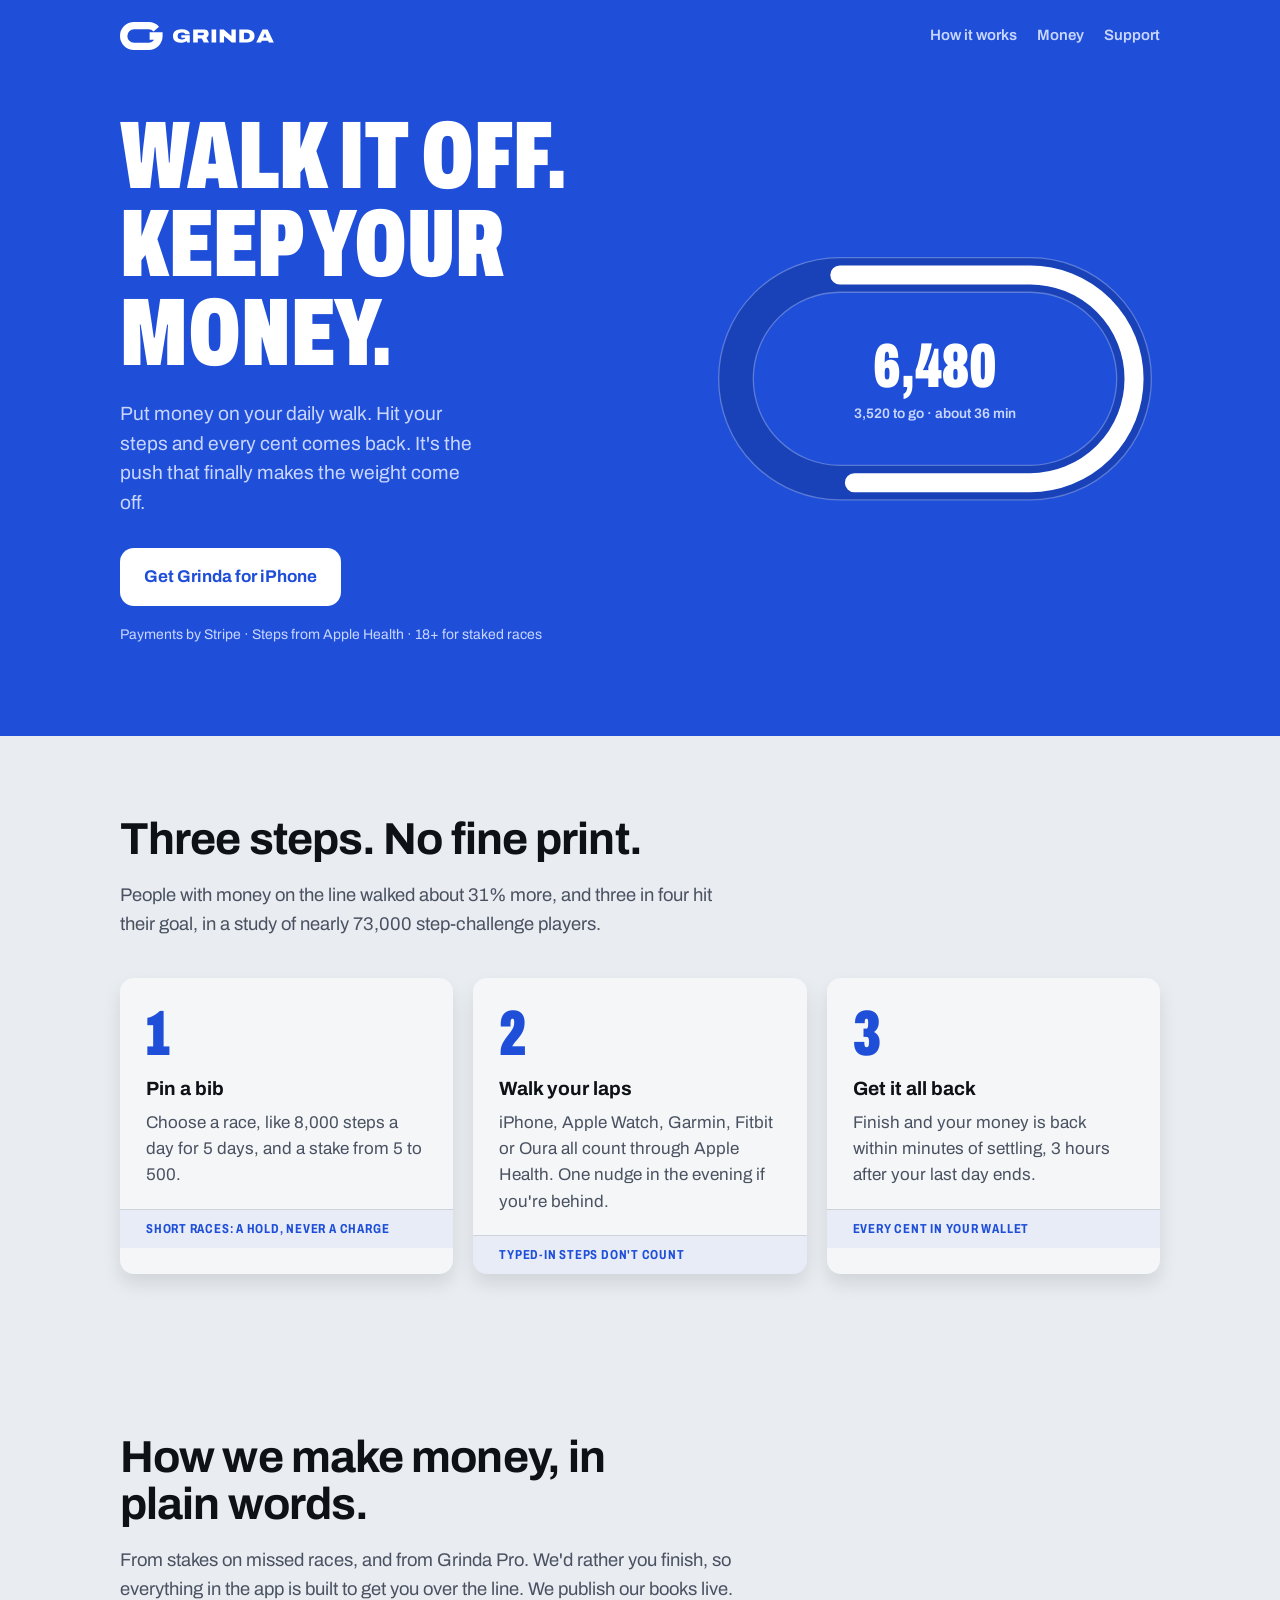
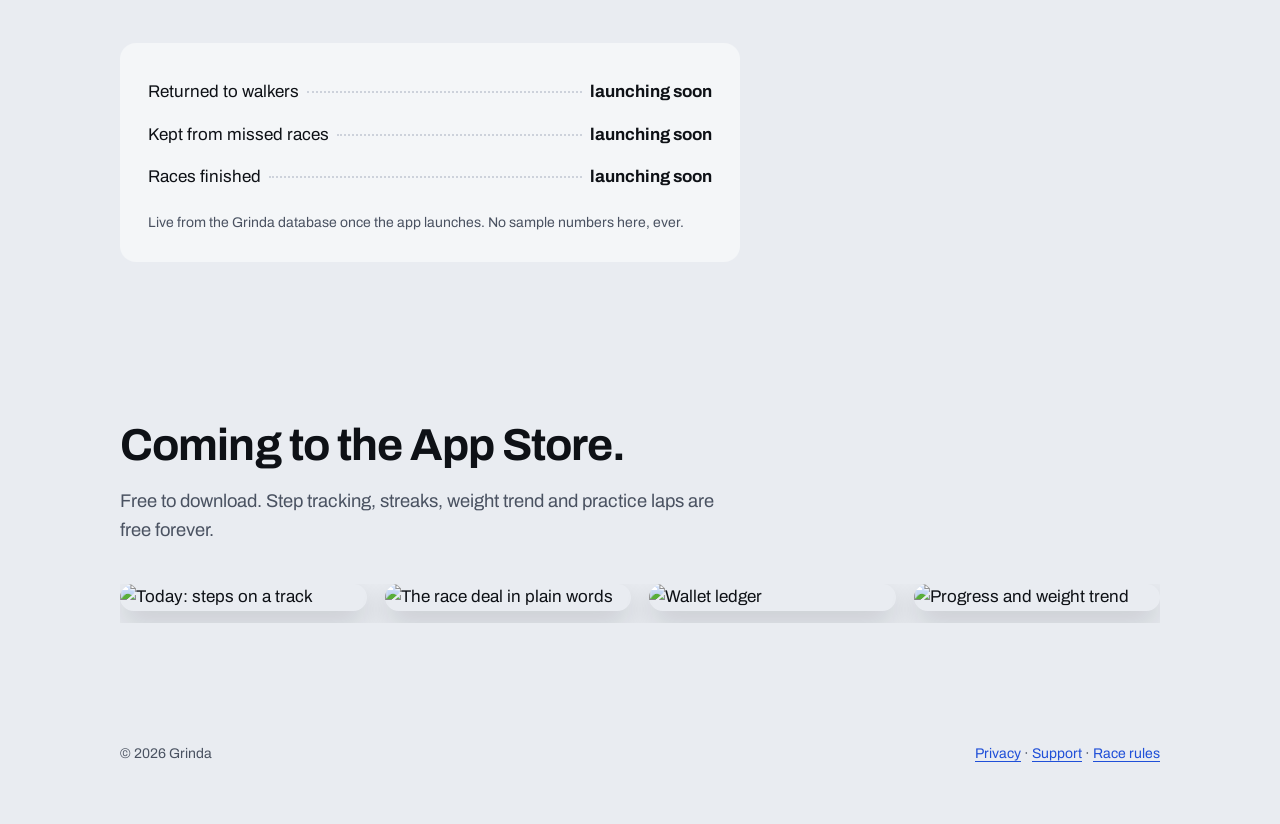
==== site/index.html @ 207a2a48 "site: landing page, privacy policy, support and race rules for the App Store listing, deployed with " ====
<!doctype html>
<html lang="en">
<head>
  <meta charset="utf-8">
  <meta name="viewport" content="width=device-width, initial-scale=1">
  <title>Grinda: Walk it off. Keep your money.</title>
  <meta name="description" content="Stake money on your daily walk. Hit your steps and every cent comes back. Short races are only a hold on your card.">
  <meta name="theme-color" content="#1f4fd8">
  <meta property="og:title" content="Grinda: Walk it off. Keep your money.">
  <meta property="og:description" content="Stake money on your daily walk. Finish and get every cent back.">
  <meta property="og:image" content="assets/appicon.png">
  <meta name="twitter:card" content="summary_large_image">
  <link rel="icon" href="assets/symbol-cobalt.svg" type="image/svg+xml">
  <link rel="preconnect" href="https://fonts.googleapis.com">
  <link rel="preconnect" href="https://fonts.gstatic.com" crossorigin>
  <link href="https://fonts.googleapis.com/css2?family=Archivo:wdth,wght@62..125,400..900&display=swap" rel="stylesheet">
  <link rel="stylesheet" href="style.css">
</head>
<body>
  <header class="field">
    <div class="wrap">
      <nav>
        <a href="./" aria-label="Grinda home"><img src="assets/lockup-white.svg" alt="Grinda"></a>
        <div class="links">
          <a href="#how">How it works</a>
          <a href="#money">Money</a>
          <a href="support.html">Support</a>
        </div>
      </nav>
      <div class="hero">
        <div>
          <h1>Walk it off.<br>Keep your money.</h1>
          <p>Put money on your daily walk. Hit your steps and every cent comes back. It's the push that finally makes the weight come off.</p>
          <a class="cta" href="#download">Get Grinda for iPhone</a>
          <div class="trust">Payments by Stripe · Steps from Apple Health · 18+ for staked races</div>
        </div>
        <svg class="track" viewBox="0 0 520 300" role="img" aria-label="A running track, two thirds complete">
          <rect x="30" y="30" width="460" height="240" rx="120" fill="none" stroke="#1942b8" stroke-width="40"/>
          <rect x="10" y="10" width="500" height="280" rx="140" fill="none" stroke="rgba(255,255,255,.28)" stroke-width="1.5"/>
          <rect x="50" y="50" width="420" height="200" rx="100" fill="none" stroke="rgba(255,255,255,.28)" stroke-width="1.5"/>
          <rect class="progress" x="30" y="30" width="460" height="240" rx="120" fill="none" stroke="#fff" stroke-width="22" stroke-linecap="round" pathLength="1000"/>
          <text x="260" y="160" text-anchor="middle" fill="#fff" style="font-stretch:62%;font-weight:900;font-size:72px">6,480</text>
          <text x="260" y="195" text-anchor="middle" fill="#c9d6ff" style="font-weight:600;font-size:16px">3,520 to go · about 36 min</text>
        </svg>
      </div>
    </div>
  </header>

  <main>
    <section id="how">
      <div class="wrap">
        <h2>Three steps. No fine print.</h2>
        <p class="lead">People with money on the line walked about 31% more, and three in four hit their goal, in a study of nearly 73,000 step-challenge players.</p>
        <div class="bibs">
          <article class="bib">
            <div class="n">1</div>
            <h3>Pin a bib</h3>
            <p>Choose a race, like 8,000 steps a day for 5 days, and a stake from 5 to 500.</p>
            <div class="band">Short races: a hold, never a charge</div>
          </article>
          <article class="bib">
            <div class="n">2</div>
            <h3>Walk your laps</h3>
            <p>iPhone, Apple Watch, Garmin, Fitbit or Oura all count through Apple Health. One nudge in the evening if you're behind.</p>
            <div class="band">Typed-in steps don't count</div>
          </article>
          <article class="bib">
            <div class="n">3</div>
            <h3>Get it all back</h3>
            <p>Finish and your money is back within minutes of settling, 3 hours after your last day ends.</p>
            <div class="band">Every cent in your wallet</div>
          </article>
        </div>
      </div>
    </section>

    <section id="money">
      <div class="wrap">
        <h2>How we make money, in plain words.</h2>
        <p class="lead">From stakes on missed races, and from Grinda Pro. We'd rather you finish, so everything in the app is built to get you over the line. We publish our books live.</p>
        <div class="ledger" id="books">
          <div class="row"><span>Returned to walkers</span><span class="dots"></span><span class="v" data-k="returned">launching soon</span></div>
          <div class="row"><span>Kept from missed races</span><span class="dots"></span><span class="v" data-k="kept">launching soon</span></div>
          <div class="row"><span>Races finished</span><span class="dots"></span><span class="v" data-k="finished">launching soon</span></div>
          <p class="note">Live from the Grinda database once the app launches. No sample numbers here, ever.</p>
        </div>
      </div>
    </section>

    <section id="download">
      <div class="wrap">
        <h2>Coming to the App Store.</h2>
        <p class="lead">Free to download. Step tracking, streaks, weight trend and practice laps are free forever.</p>
        <div class="shots">
          <img src="screens/today.png" alt="Today: steps on a track" loading="lazy">
          <img src="screens/contract.png" alt="The race deal in plain words" loading="lazy">
          <img src="screens/wallet.png" alt="Wallet ledger" loading="lazy">
          <img src="screens/progress.png" alt="Progress and weight trend" loading="lazy">
        </div>
      </div>
    </section>
  </main>

  <footer>
    <div class="wrap">
      <span>© 2026 Grinda</span>
      <span><a href="privacy.html">Privacy</a> · <a href="support.html">Support</a> · <a href="rules.html">Race rules</a></span>
    </div>
  </footer>

  <script>
    // Fill the public books from the live endpoint when configured. Real numbers only.
    const API = document.documentElement.dataset.api;
    if (API) {
      fetch(`${API}/functions/v1/public-stats?currency=EUR`).then(r => r.ok ? r.json() : null).then(s => {
        if (!s) return;
        const eur = c => (c / 100).toLocaleString("en", { style: "currency", currency: "EUR", maximumFractionDigits: 0 });
        document.querySelector('[data-k="returned"]').textContent = eur(s.returned_cents);
        document.querySelector('[data-k="kept"]').textContent = eur(s.kept_cents);
        document.querySelector('[data-k="finished"]').textContent = s.races_finished.toLocaleString("en");
      }).catch(() => {});
    }
  </script>
</body>
</html>
---- site/style.css ----
:root {
  --cobalt: #1f4fd8;
  --lane: #1942b8;
  --tyvek: #f4f6f8;
  --ground: #e9ecf1;
  --ink: #0e1116;
  --ink-2: #4a5261;
  --hair: #cdd2db;
  --volt: #c8f03c;
  --on-field-2: #c9d6ff;
}

* { box-sizing: border-box; }
html { -webkit-text-size-adjust: 100%; }

body {
  margin: 0;
  background: var(--ground);
  color: var(--ink);
  font: 17px/1.55 "Archivo", system-ui, -apple-system, sans-serif;
}

::selection { background: var(--volt); color: var(--ink); }
a { color: var(--cobalt); text-underline-offset: 3px; }
a:focus-visible { outline: 3px solid var(--volt); outline-offset: 3px; border-radius: 6px; }

.wrap { max-width: 1080px; margin: 0 auto; padding: 0 20px; }

.field { background: var(--cobalt); color: #fff; overflow: hidden; }
nav { display: flex; align-items: center; justify-content: space-between; padding: 22px 0; }
nav img { height: 28px; display: block; }
nav .links { display: flex; gap: 20px; font-weight: 600; font-size: 15px; }
nav .links a { color: var(--on-field-2); text-decoration: none; }
nav .links a:hover { color: #fff; }

.hero { display: grid; grid-template-columns: 1.1fr 0.9fr; gap: 40px; align-items: center; padding: 40px 0 90px; }
.hero h1 {
  font-stretch: 62%; font-weight: 900; text-transform: uppercase;
  font-size: clamp(3.2rem, 9vw, 6rem); line-height: 0.92; margin: 0 0 22px;
}
.hero p { font-size: 1.2rem; color: var(--on-field-2); max-width: 32ch; margin: 0 0 30px; }
.cta {
  display: inline-block; background: #fff; color: var(--cobalt); text-decoration: none;
  font-weight: 700; padding: 16px 24px; border-radius: 14px;
  transition: transform 160ms cubic-bezier(0.23, 1, 0.32, 1);
}
.cta:active { transform: scale(0.97); }
.trust { margin-top: 18px; font-size: 14px; color: var(--on-field-2); }

.track { width: 100%; height: auto; display: block; }
.track .progress { stroke-dasharray: 1000; stroke-dashoffset: 1000; animation: draw 1.6s cubic-bezier(0.23, 1, 0.32, 1) 0.3s forwards; }
@keyframes draw { to { stroke-dashoffset: 330; } }

section { padding: 80px 0; }
section h2 { font-size: clamp(2rem, 4vw, 2.8rem); line-height: 1.05; letter-spacing: -0.02em; margin: 0 0 18px; max-width: 20ch; }
.lead { color: var(--ink-2); font-size: 1.15rem; max-width: 56ch; margin: 0 0 40px; }

.bibs { display: grid; grid-template-columns: repeat(3, 1fr); gap: 20px; }
.bib { position: relative; background: var(--tyvek); border-radius: 14px; padding: 24px 26px 0; box-shadow: 0 10px 18px rgba(14, 17, 22, 0.1); overflow: hidden; }
.bib .n { font-stretch: 62%; font-weight: 900; font-size: 4rem; line-height: 1; color: var(--cobalt); }
.bib h3 { margin: 8px 0 6px; font-size: 1.2rem; }
.bib p { margin: 0 0 20px; color: var(--ink-2); }
.bib .band { margin: 0 -26px; padding: 9px 26px; font-stretch: 75%; font-weight: 700; font-size: 13px; letter-spacing: 0.06em; text-transform: uppercase; color: var(--cobalt); background: rgba(31, 79, 216, 0.06); border-top: 1px solid var(--hair); }

.ledger { background: var(--tyvek); border-radius: 16px; padding: 28px; max-width: 620px; }
.ledger .row { display: flex; align-items: baseline; gap: 8px; padding: 8px 0; }
.ledger .dots { flex: 1; border-bottom: 2px dotted var(--hair); transform: translateY(-4px); }
.ledger .v { font-weight: 700; font-variant-numeric: tabular-nums; }
.ledger .note { color: var(--ink-2); font-size: 14px; margin: 14px 0 0; }

.shots { display: flex; gap: 18px; overflow-x: auto; padding-bottom: 12px; scroll-snap-type: x mandatory; }
.shots img { width: 250px; border-radius: 28px; scroll-snap-align: start; box-shadow: 0 12px 28px rgba(14, 17, 22, 0.16); }

footer { padding: 40px 0 60px; color: var(--ink-2); font-size: 14px; }
footer .wrap { display: flex; flex-wrap: wrap; gap: 18px; justify-content: space-between; }

.doc { max-width: 70ch; padding: 50px 20px 80px; margin: 0 auto; }
.doc h1 { font-size: 2.4rem; letter-spacing: -0.02em; margin: 0 0 8px; }
.doc h2 { font-size: 1.3rem; margin: 36px 0 8px; }
.doc .meta { color: var(--ink-2); margin-bottom: 30px; }

@media (max-width: 820px) {
  .hero { grid-template-columns: 1fr; padding-bottom: 60px; }
  .bibs { grid-template-columns: 1fr; }
  section { padding: 60px 0; }
}

@media (prefers-reduced-motion: reduce) {
  .track .progress { animation: none; stroke-dashoffset: 330; }
  .cta { transition: none; }
}
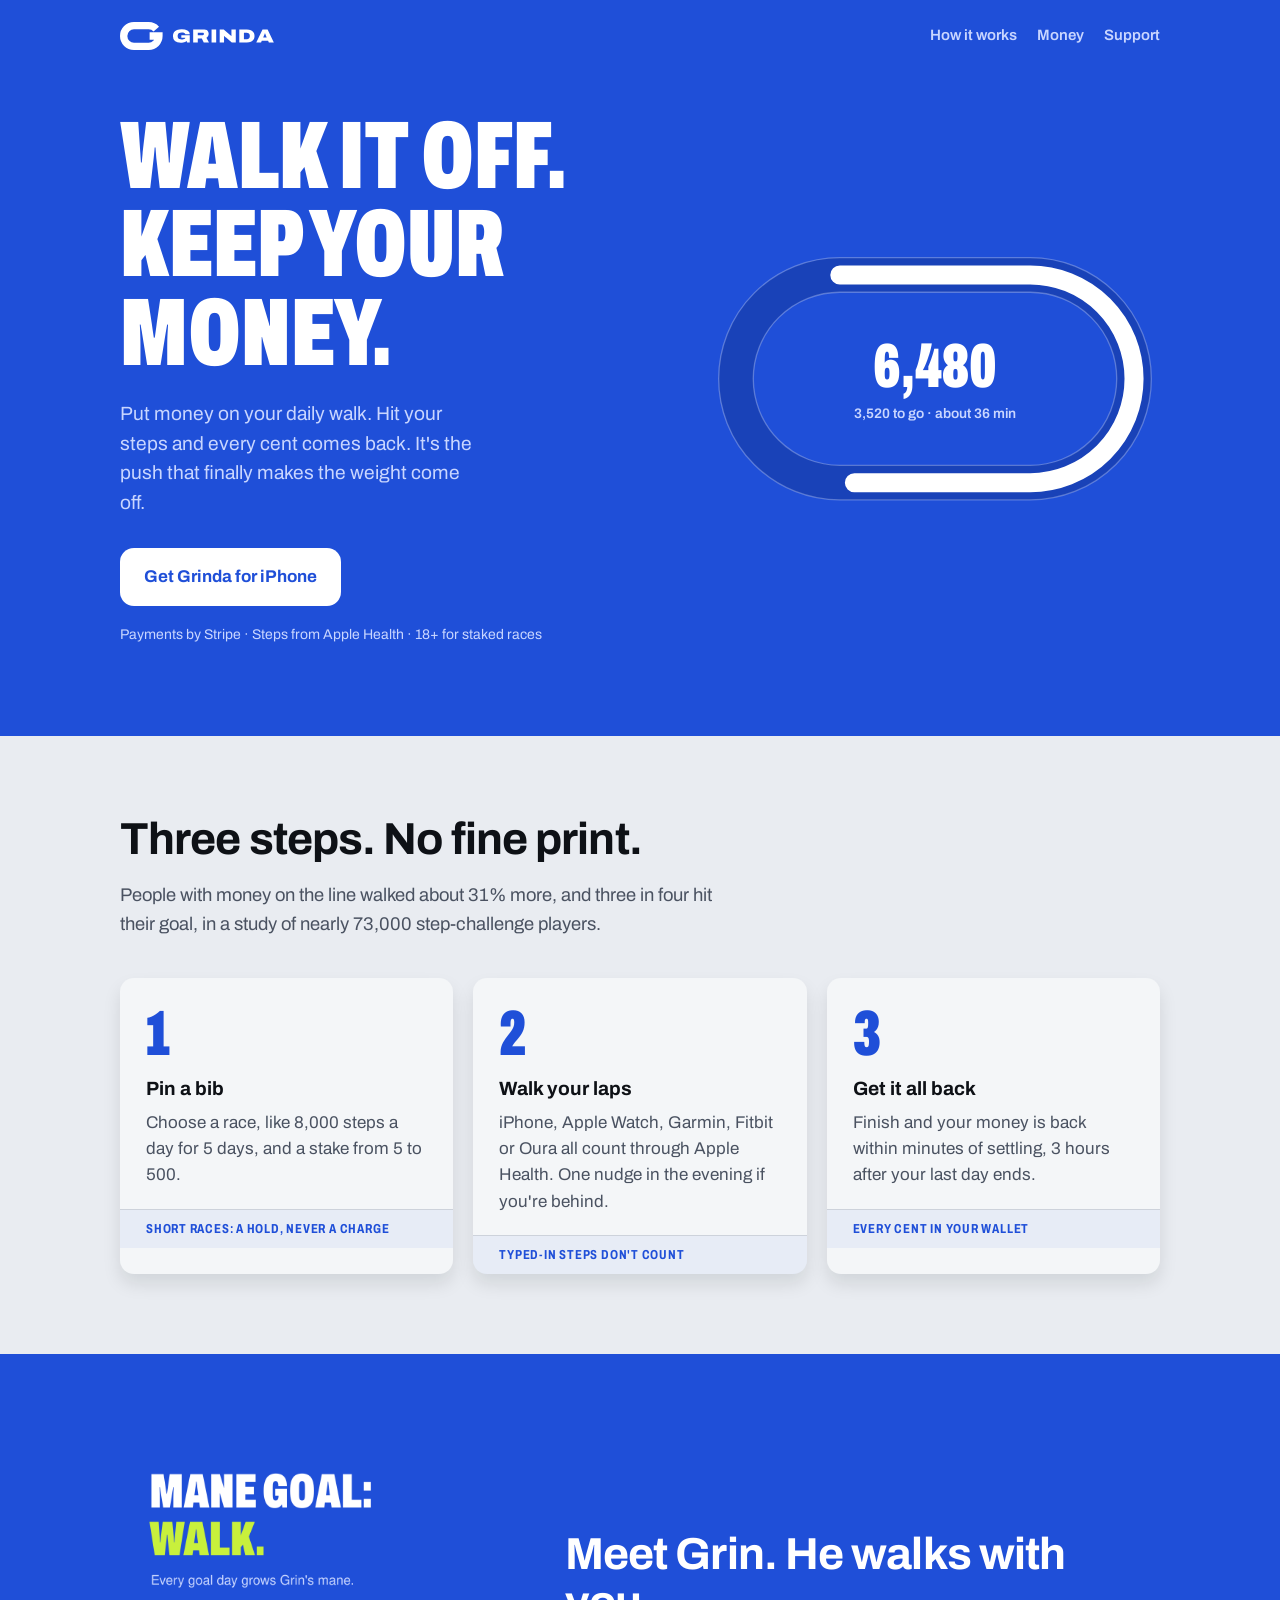
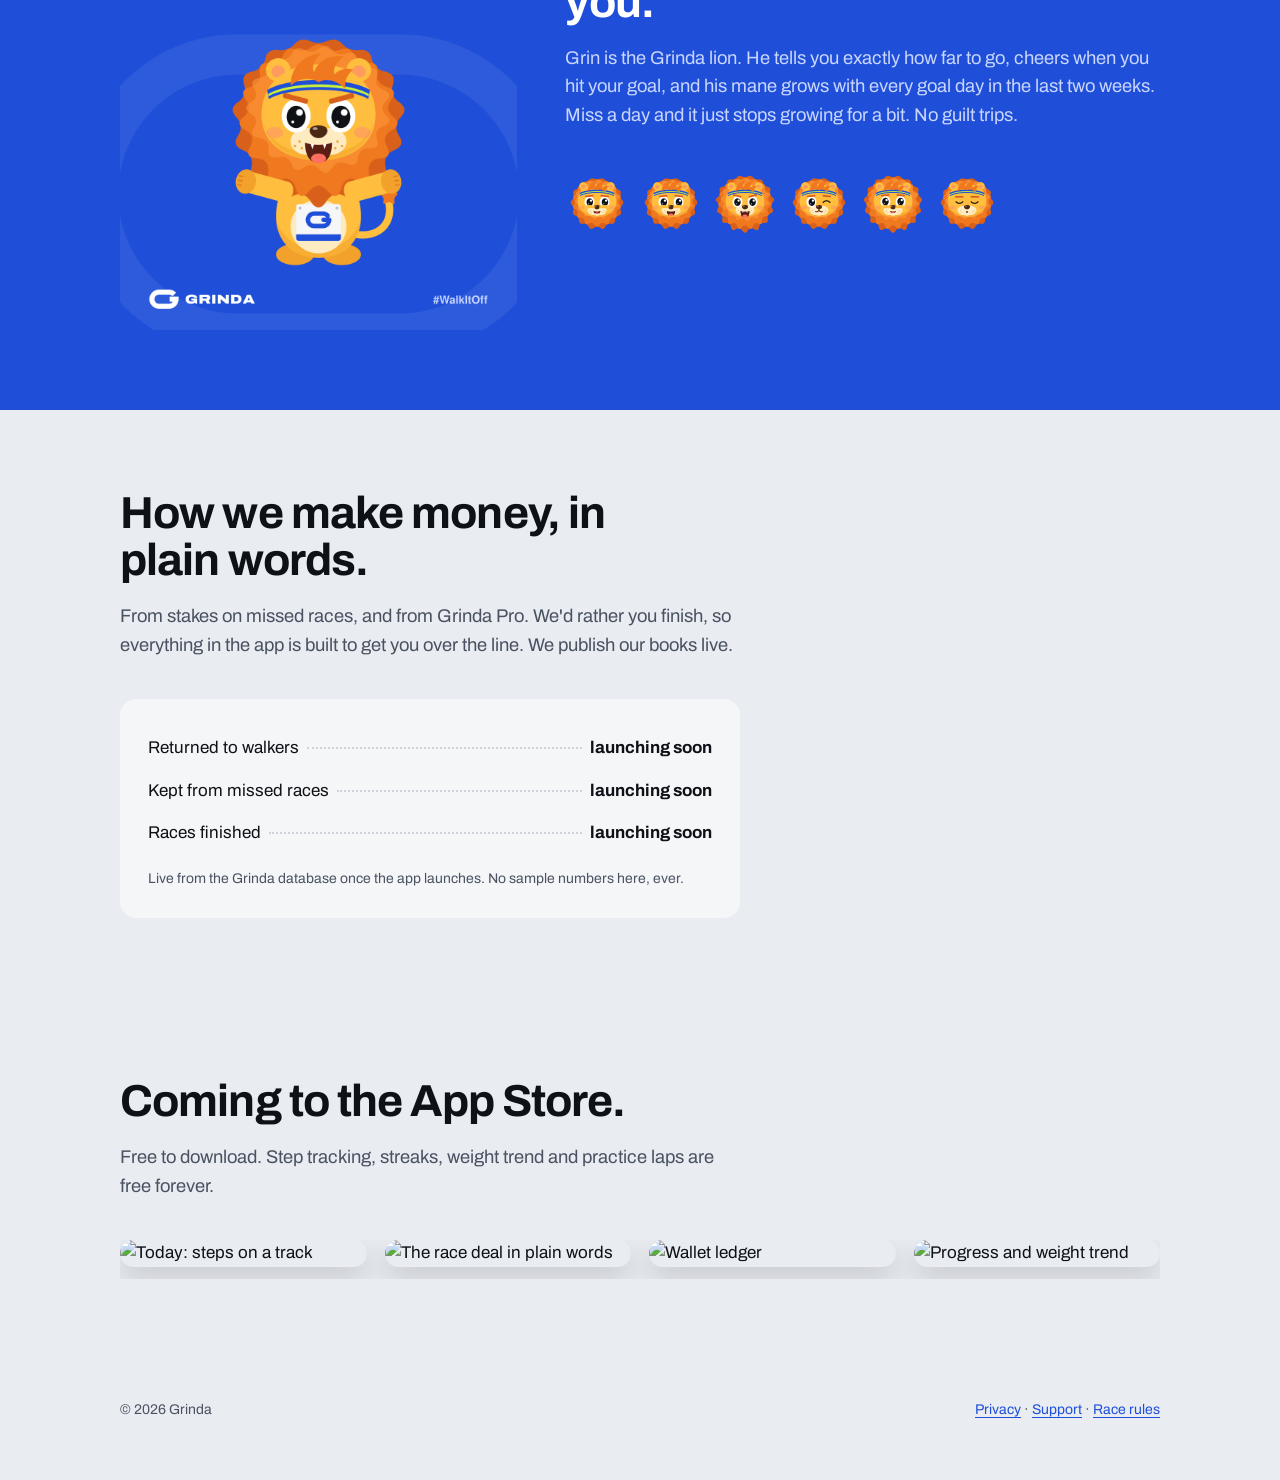
==== commit 2023b993: "docs+site: Grin on the website, README rewrite with mascot and App Store frames, strategy and design" ====
--- a/site/index.html
+++ b/site/index.html
@@ -74,6 +74,24 @@
       </div>
     </section>
 
+    <section id="grin">
+      <div class="wrap grin">
+        <img class="grin-hero" src="assets/grin/post-mane-goal.png" alt="Grin the lion: Mane goal: walk." loading="lazy">
+        <div>
+          <h2>Meet Grin. He walks with you.</h2>
+          <p class="lead">Grin is the Grinda lion. He tells you exactly how far to go, cheers when you hit your goal, and his mane grows with every goal day in the last two weeks. Miss a day and it just stops growing for a bit. No guilt trips.</p>
+          <div class="emoji">
+            <img src="assets/grin/emoji-grin-happy.png" alt="Grin happy">
+            <img src="assets/grin/emoji-grin-cheer.png" alt="Grin cheering">
+            <img src="assets/grin/emoji-grin-roar.png" alt="Grin roaring">
+            <img src="assets/grin/emoji-grin-wink.png" alt="Grin winking">
+            <img src="assets/grin/emoji-grin-proud.png" alt="Grin proud">
+            <img src="assets/grin/emoji-grin-sleep.png" alt="Grin asleep">
+          </div>
+        </div>
+      </div>
+    </section>
+
     <section id="money">
       <div class="wrap">
         <h2>How we make money, in plain words.</h2>
--- a/site/style.css
+++ b/site/style.css
@@ -71,6 +71,14 @@
 .shots { display: flex; gap: 18px; overflow-x: auto; padding-bottom: 12px; scroll-snap-type: x mandatory; }
 .shots img { width: 250px; border-radius: 28px; scroll-snap-align: start; box-shadow: 0 12px 28px rgba(14, 17, 22, 0.16); }
 
+#grin { background: var(--cobalt); color: #fff; }
+#grin .lead { color: var(--on-field-2); }
+.grin { display: grid; grid-template-columns: 0.8fr 1.2fr; gap: 48px; align-items: center; }
+.grin-hero { width: 100%; border-radius: 20px; display: block; }
+.emoji { display: flex; flex-wrap: wrap; gap: 10px; }
+.emoji img { width: 64px; height: 64px; }
+@media (max-width: 820px) { .grin { grid-template-columns: 1fr; } }
+
 footer { padding: 40px 0 60px; color: var(--ink-2); font-size: 14px; }
 footer .wrap { display: flex; flex-wrap: wrap; gap: 18px; justify-content: space-between; }
 
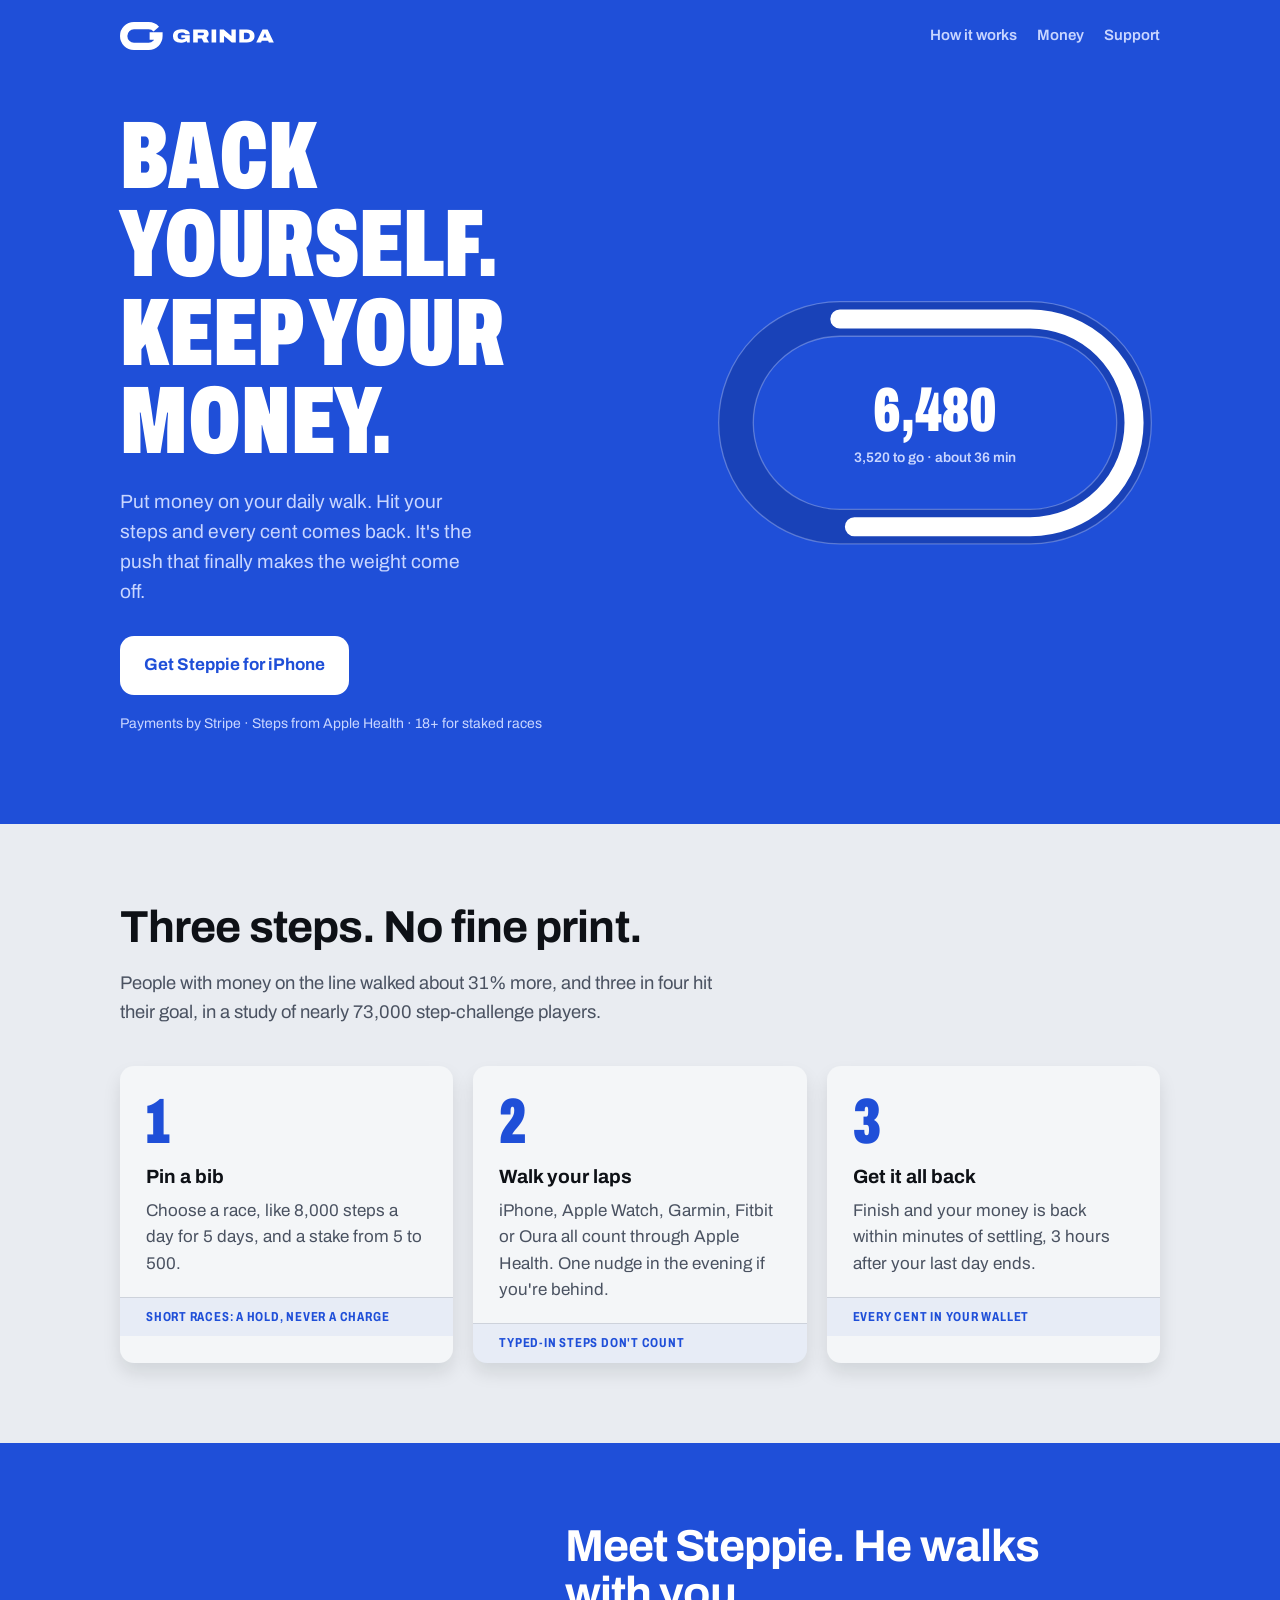
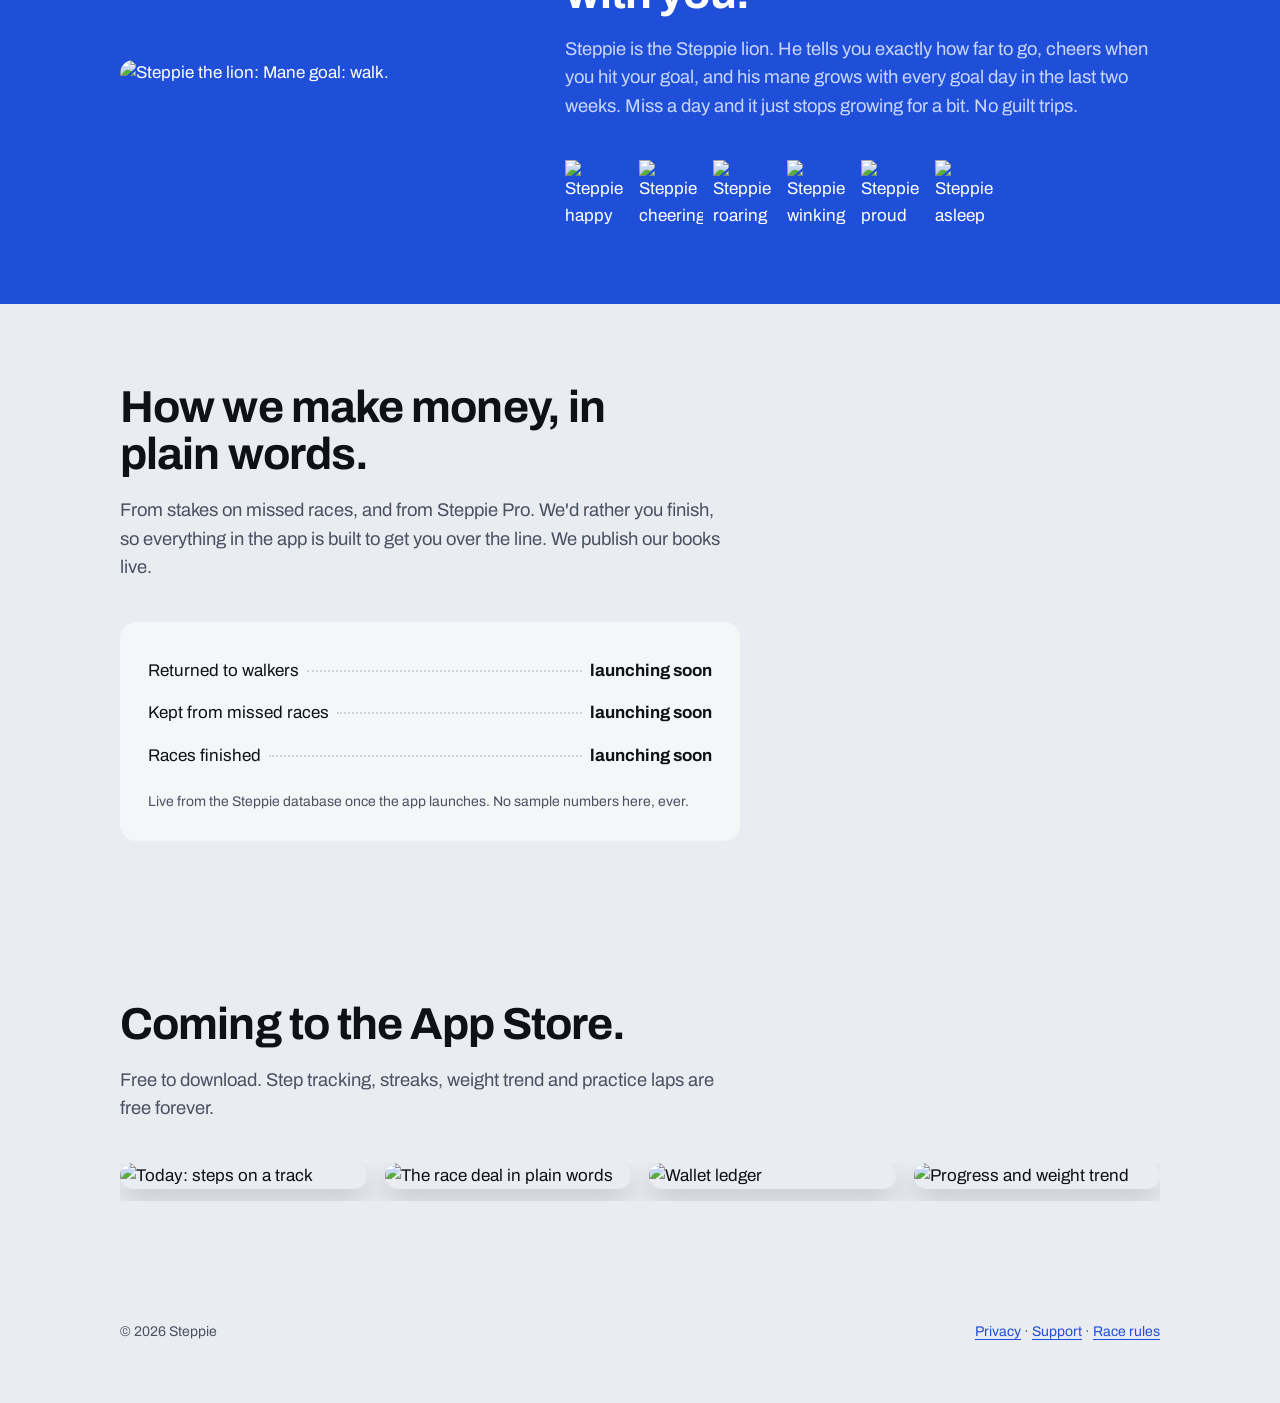
==== commit 7202cc78: "Steppie: rename, Stride S identity, runner lion and cast, game layer - Rename Grinda to Steppie acro" ====
--- a/site/index.html
+++ b/site/index.html
@@ -3,10 +3,10 @@
 <head>
   <meta charset="utf-8">
   <meta name="viewport" content="width=device-width, initial-scale=1">
-  <title>Grinda: Walk it off. Keep your money.</title>
+  <title>Steppie: Back yourself. Keep your money.</title>
   <meta name="description" content="Stake money on your daily walk. Hit your steps and every cent comes back. Short races are only a hold on your card.">
   <meta name="theme-color" content="#1f4fd8">
-  <meta property="og:title" content="Grinda: Walk it off. Keep your money.">
+  <meta property="og:title" content="Steppie: Back yourself. Keep your money.">
   <meta property="og:description" content="Stake money on your daily walk. Finish and get every cent back.">
   <meta property="og:image" content="assets/appicon.png">
   <meta name="twitter:card" content="summary_large_image">
@@ -20,7 +20,7 @@
   <header class="field">
     <div class="wrap">
       <nav>
-        <a href="./" aria-label="Grinda home"><img src="assets/lockup-white.svg" alt="Grinda"></a>
+        <a href="./" aria-label="Steppie home"><img src="assets/lockup-white.svg" alt="Steppie"></a>
         <div class="links">
           <a href="#how">How it works</a>
           <a href="#money">Money</a>
@@ -29,9 +29,9 @@
       </nav>
       <div class="hero">
         <div>
-          <h1>Walk it off.<br>Keep your money.</h1>
+          <h1>Back yourself.<br>Keep your money.</h1>
           <p>Put money on your daily walk. Hit your steps and every cent comes back. It's the push that finally makes the weight come off.</p>
-          <a class="cta" href="#download">Get Grinda for iPhone</a>
+          <a class="cta" href="#download">Get Steppie for iPhone</a>
           <div class="trust">Payments by Stripe · Steps from Apple Health · 18+ for staked races</div>
         </div>
         <svg class="track" viewBox="0 0 520 300" role="img" aria-label="A running track, two thirds complete">
@@ -76,17 +76,17 @@
 
     <section id="grin">
       <div class="wrap grin">
-        <img class="grin-hero" src="assets/grin/post-mane-goal.png" alt="Grin the lion: Mane goal: walk." loading="lazy">
+        <img class="grin-hero" src="assets/grin/post-mane-goal.png" alt="Steppie the lion: Mane goal: walk." loading="lazy">
         <div>
-          <h2>Meet Grin. He walks with you.</h2>
-          <p class="lead">Grin is the Grinda lion. He tells you exactly how far to go, cheers when you hit your goal, and his mane grows with every goal day in the last two weeks. Miss a day and it just stops growing for a bit. No guilt trips.</p>
+          <h2>Meet Steppie. He walks with you.</h2>
+          <p class="lead">Steppie is the Steppie lion. He tells you exactly how far to go, cheers when you hit your goal, and his mane grows with every goal day in the last two weeks. Miss a day and it just stops growing for a bit. No guilt trips.</p>
           <div class="emoji">
-            <img src="assets/grin/emoji-grin-happy.png" alt="Grin happy">
-            <img src="assets/grin/emoji-grin-cheer.png" alt="Grin cheering">
-            <img src="assets/grin/emoji-grin-roar.png" alt="Grin roaring">
-            <img src="assets/grin/emoji-grin-wink.png" alt="Grin winking">
-            <img src="assets/grin/emoji-grin-proud.png" alt="Grin proud">
-            <img src="assets/grin/emoji-grin-sleep.png" alt="Grin asleep">
+            <img src="assets/grin/emoji-grin-happy.png" alt="Steppie happy">
+            <img src="assets/grin/emoji-grin-cheer.png" alt="Steppie cheering">
+            <img src="assets/grin/emoji-grin-roar.png" alt="Steppie roaring">
+            <img src="assets/grin/emoji-grin-wink.png" alt="Steppie winking">
+            <img src="assets/grin/emoji-grin-proud.png" alt="Steppie proud">
+            <img src="assets/grin/emoji-grin-sleep.png" alt="Steppie asleep">
           </div>
         </div>
       </div>
@@ -95,12 +95,12 @@
     <section id="money">
       <div class="wrap">
         <h2>How we make money, in plain words.</h2>
-        <p class="lead">From stakes on missed races, and from Grinda Pro. We'd rather you finish, so everything in the app is built to get you over the line. We publish our books live.</p>
+        <p class="lead">From stakes on missed races, and from Steppie Pro. We'd rather you finish, so everything in the app is built to get you over the line. We publish our books live.</p>
         <div class="ledger" id="books">
           <div class="row"><span>Returned to walkers</span><span class="dots"></span><span class="v" data-k="returned">launching soon</span></div>
           <div class="row"><span>Kept from missed races</span><span class="dots"></span><span class="v" data-k="kept">launching soon</span></div>
           <div class="row"><span>Races finished</span><span class="dots"></span><span class="v" data-k="finished">launching soon</span></div>
-          <p class="note">Live from the Grinda database once the app launches. No sample numbers here, ever.</p>
+          <p class="note">Live from the Steppie database once the app launches. No sample numbers here, ever.</p>
         </div>
       </div>
     </section>
@@ -121,7 +121,7 @@
 
   <footer>
     <div class="wrap">
-      <span>© 2026 Grinda</span>
+      <span>© 2026 Steppie</span>
       <span><a href="privacy.html">Privacy</a> · <a href="support.html">Support</a> · <a href="rules.html">Race rules</a></span>
     </div>
   </footer>
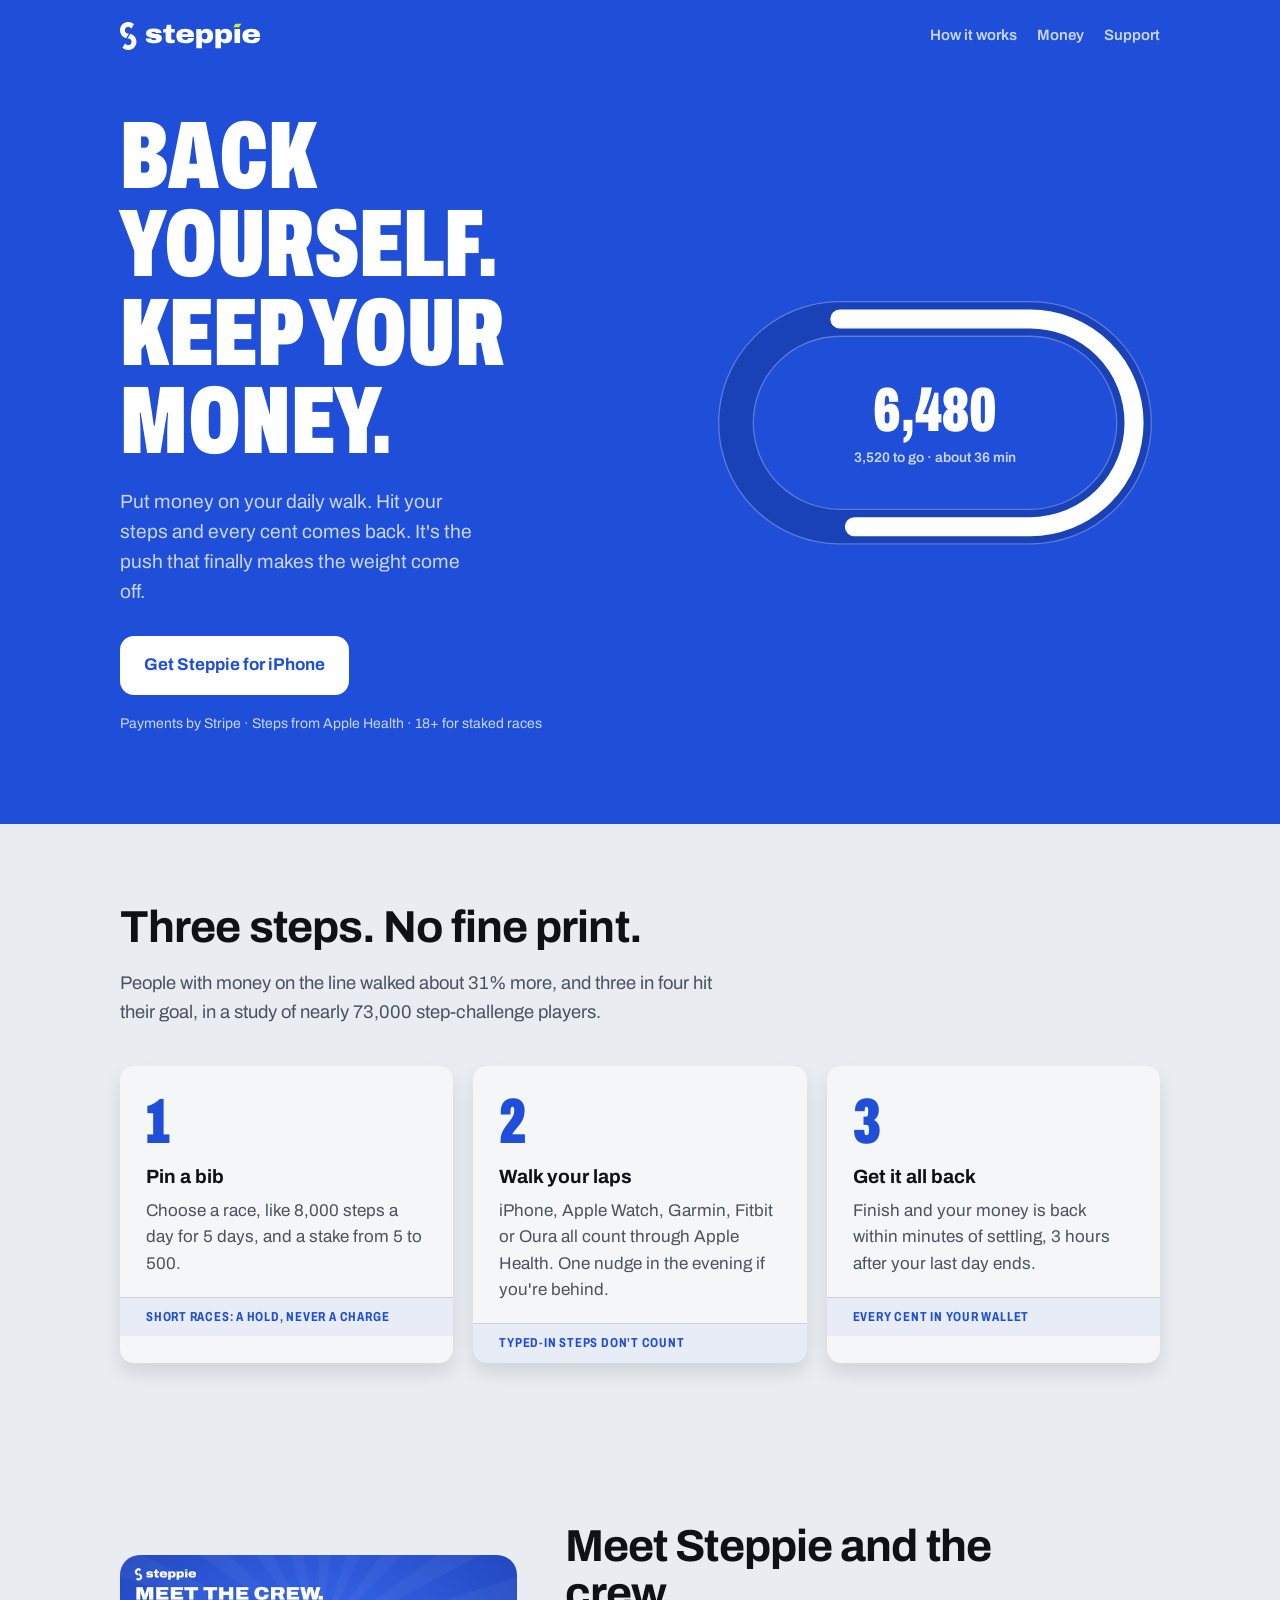
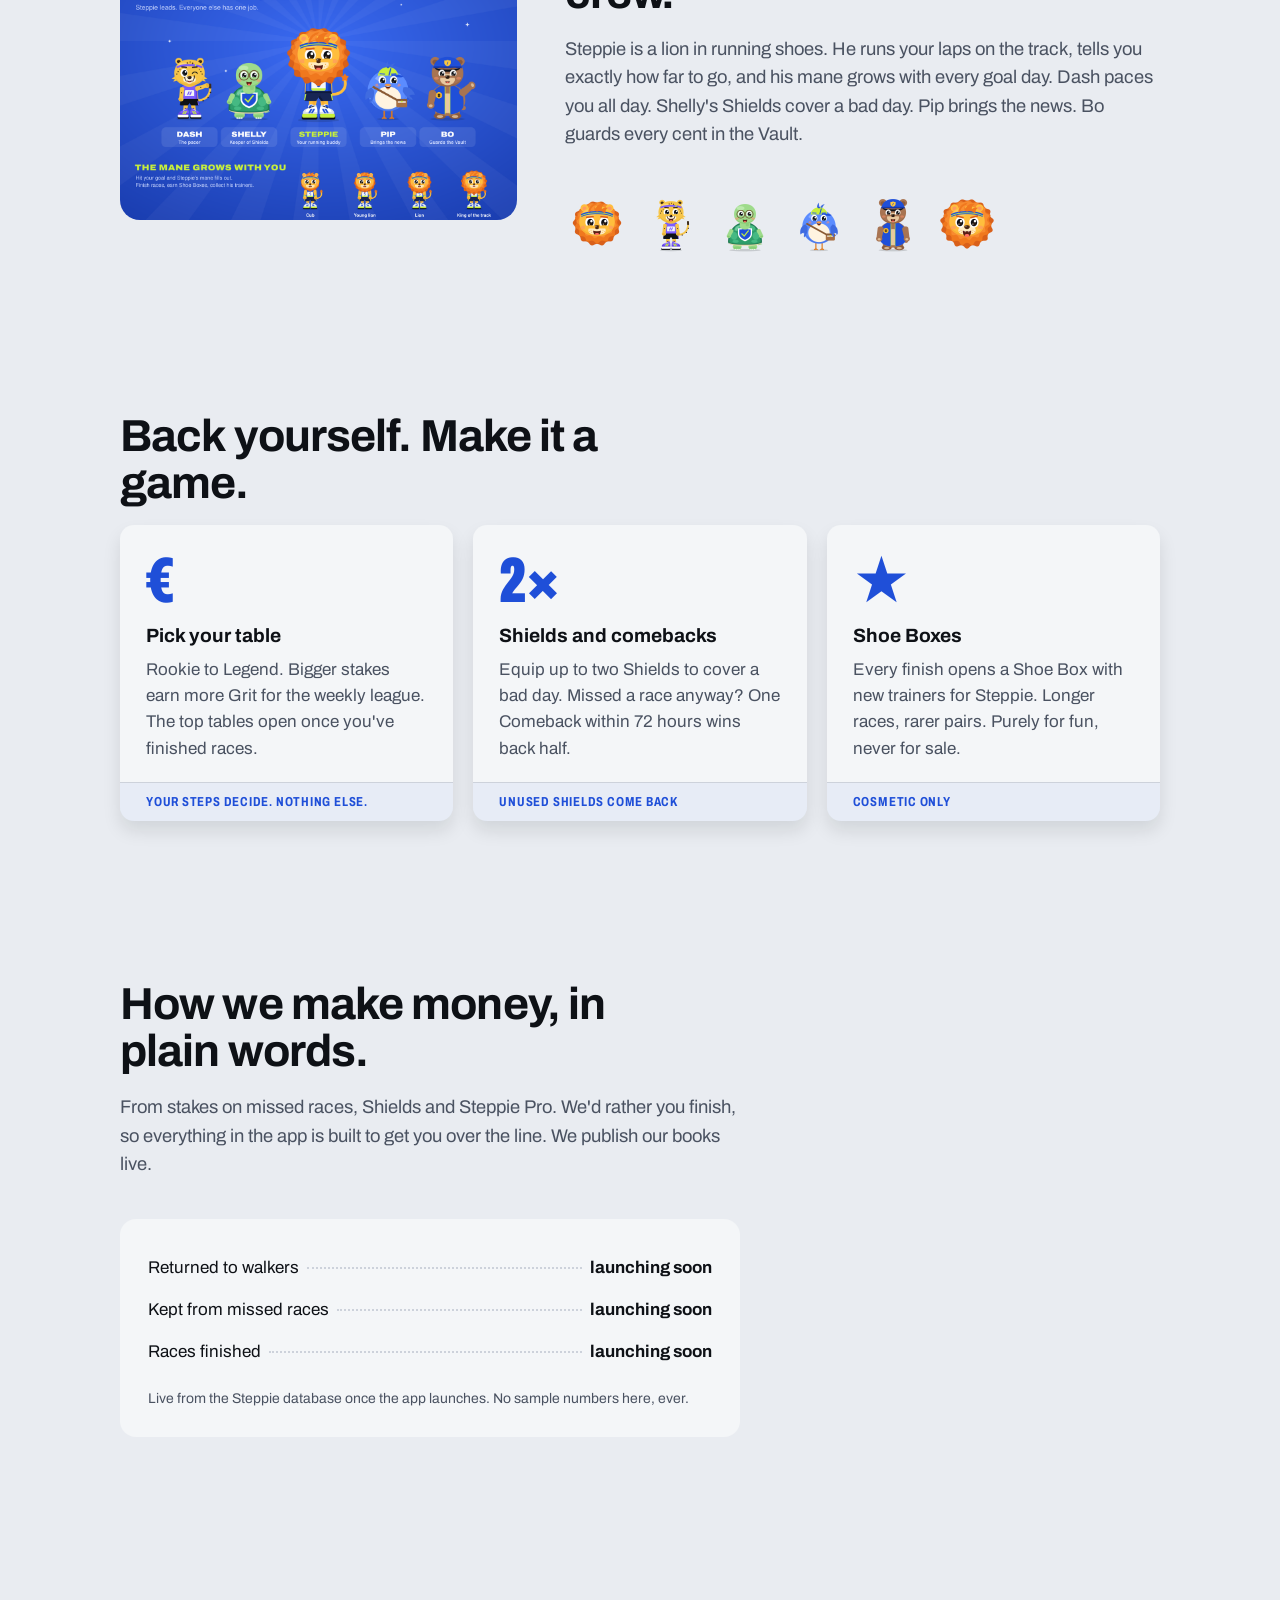
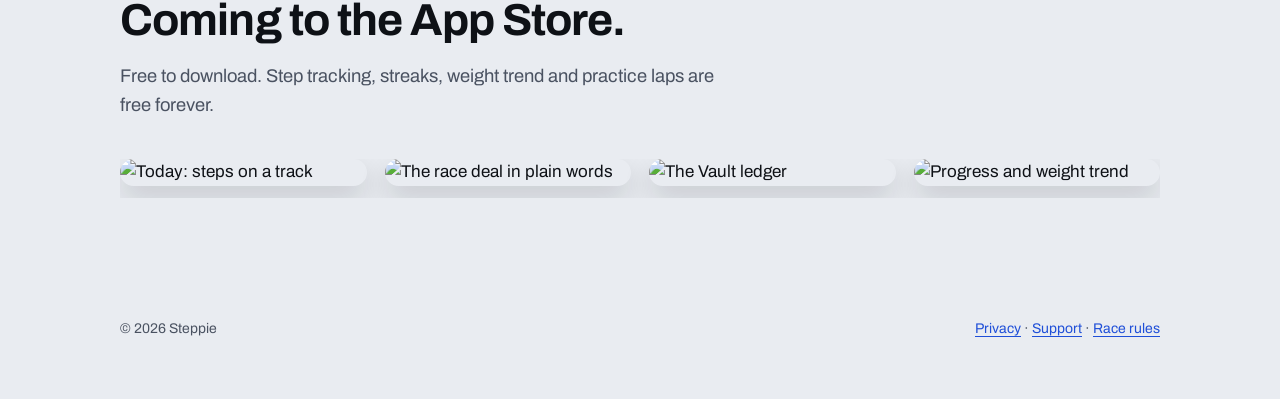
==== commit f29a2360: "Steppie: marketing renders, site, store listing, strategy and brand docs Co-Authored-By: Claude Opus" ====
--- a/site/index.html
+++ b/site/index.html
@@ -74,20 +74,46 @@
       </div>
     </section>
 
-    <section id="grin">
+    <section id="crew">
       <div class="wrap grin">
-        <img class="grin-hero" src="assets/grin/post-mane-goal.png" alt="Steppie the lion: Mane goal: walk." loading="lazy">
+        <img class="grin-hero" src="assets/cast/cast-character-sheet.png" alt="Steppie the lion runner and the crew: Dash the cheetah pacer, Shelly the tortoise with Shields, Pip the messenger sparrow and Bo the bear who guards the Vault." loading="lazy">
         <div>
-          <h2>Meet Steppie. He walks with you.</h2>
-          <p class="lead">Steppie is the Steppie lion. He tells you exactly how far to go, cheers when you hit your goal, and his mane grows with every goal day in the last two weeks. Miss a day and it just stops growing for a bit. No guilt trips.</p>
+          <h2>Meet Steppie and the crew.</h2>
+          <p class="lead">Steppie is a lion in running shoes. He runs your laps on the track, tells you exactly how far to go, and his mane grows with every goal day. Dash paces you all day. Shelly's Shields cover a bad day. Pip brings the news. Bo guards every cent in the Vault.</p>
           <div class="emoji">
-            <img src="assets/grin/emoji-grin-happy.png" alt="Steppie happy">
-            <img src="assets/grin/emoji-grin-cheer.png" alt="Steppie cheering">
-            <img src="assets/grin/emoji-grin-roar.png" alt="Steppie roaring">
-            <img src="assets/grin/emoji-grin-wink.png" alt="Steppie winking">
-            <img src="assets/grin/emoji-grin-proud.png" alt="Steppie proud">
-            <img src="assets/grin/emoji-grin-sleep.png" alt="Steppie asleep">
+            <img src="assets/cast/emoji-steppie-cheer.png" alt="Steppie cheering">
+            <img src="assets/cast/emoji-dash.png" alt="Dash the cheetah">
+            <img src="assets/cast/emoji-shelly.png" alt="Shelly the tortoise">
+            <img src="assets/cast/emoji-pip.png" alt="Pip the sparrow">
+            <img src="assets/cast/emoji-bo.png" alt="Bo the bear">
+            <img src="assets/cast/emoji-steppie-roar.png" alt="Steppie roaring">
           </div>
+        </div>
+      </div>
+    </section>
+
+    <section id="game">
+      <div class="wrap">
+        <h2>Back yourself. Make it a game.</h2>
+        <div class="bibs">
+          <article class="bib">
+            <div class="n">€</div>
+            <h3>Pick your table</h3>
+            <p>Rookie to Legend. Bigger stakes earn more Grit for the weekly league. The top tables open once you've finished races.</p>
+            <div class="band">Your steps decide. Nothing else.</div>
+          </article>
+          <article class="bib">
+            <div class="n">2×</div>
+            <h3>Shields and comebacks</h3>
+            <p>Equip up to two Shields to cover a bad day. Missed a race anyway? One Comeback within 72 hours wins back half.</p>
+            <div class="band">Unused Shields come back</div>
+          </article>
+          <article class="bib">
+            <div class="n">★</div>
+            <h3>Shoe Boxes</h3>
+            <p>Every finish opens a Shoe Box with new trainers for Steppie. Longer races, rarer pairs. Purely for fun, never for sale.</p>
+            <div class="band">Cosmetic only</div>
+          </article>
         </div>
       </div>
     </section>
@@ -95,7 +121,7 @@
     <section id="money">
       <div class="wrap">
         <h2>How we make money, in plain words.</h2>
-        <p class="lead">From stakes on missed races, and from Steppie Pro. We'd rather you finish, so everything in the app is built to get you over the line. We publish our books live.</p>
+        <p class="lead">From stakes on missed races, Shields and Steppie Pro. We'd rather you finish, so everything in the app is built to get you over the line. We publish our books live.</p>
         <div class="ledger" id="books">
           <div class="row"><span>Returned to walkers</span><span class="dots"></span><span class="v" data-k="returned">launching soon</span></div>
           <div class="row"><span>Kept from missed races</span><span class="dots"></span><span class="v" data-k="kept">launching soon</span></div>
@@ -112,7 +138,7 @@
         <div class="shots">
           <img src="screens/today.png" alt="Today: steps on a track" loading="lazy">
           <img src="screens/contract.png" alt="The race deal in plain words" loading="lazy">
-          <img src="screens/wallet.png" alt="Wallet ledger" loading="lazy">
+          <img src="screens/wallet.png" alt="The Vault ledger" loading="lazy">
           <img src="screens/progress.png" alt="Progress and weight trend" loading="lazy">
         </div>
       </div>
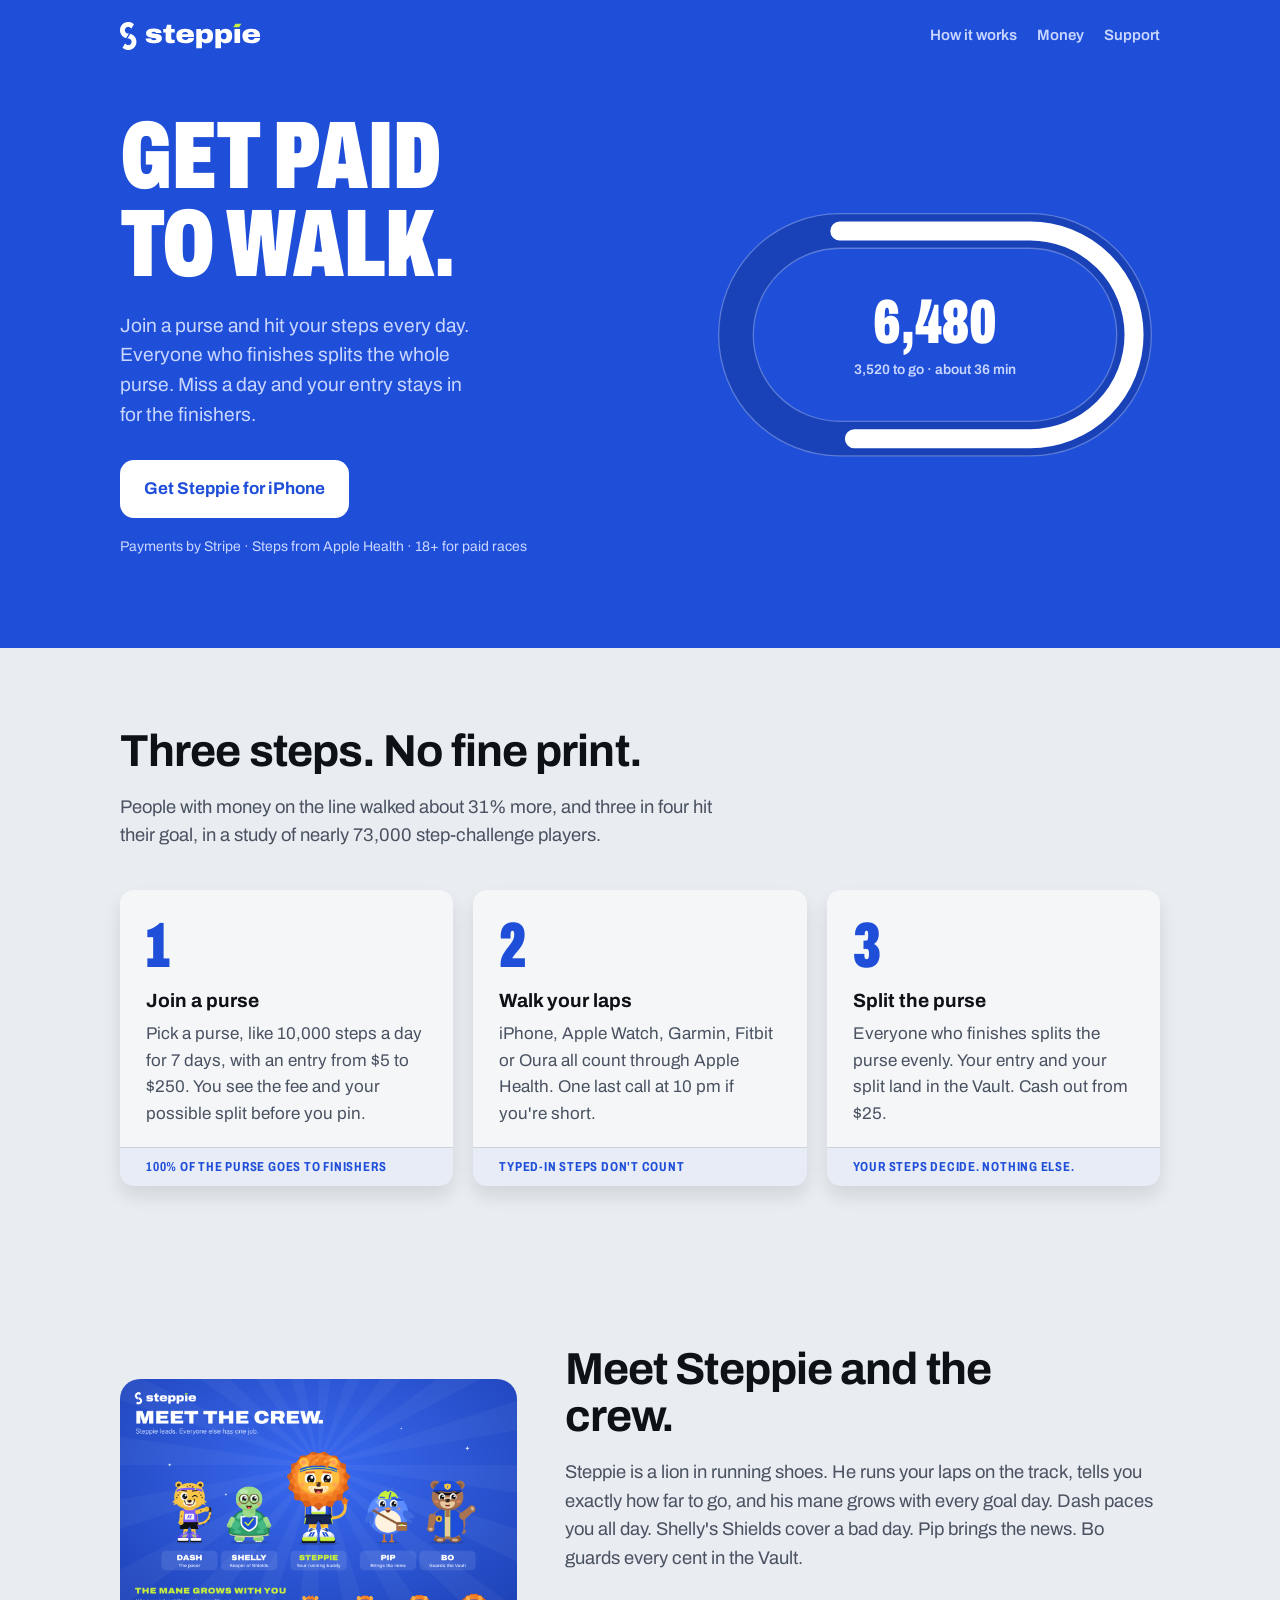
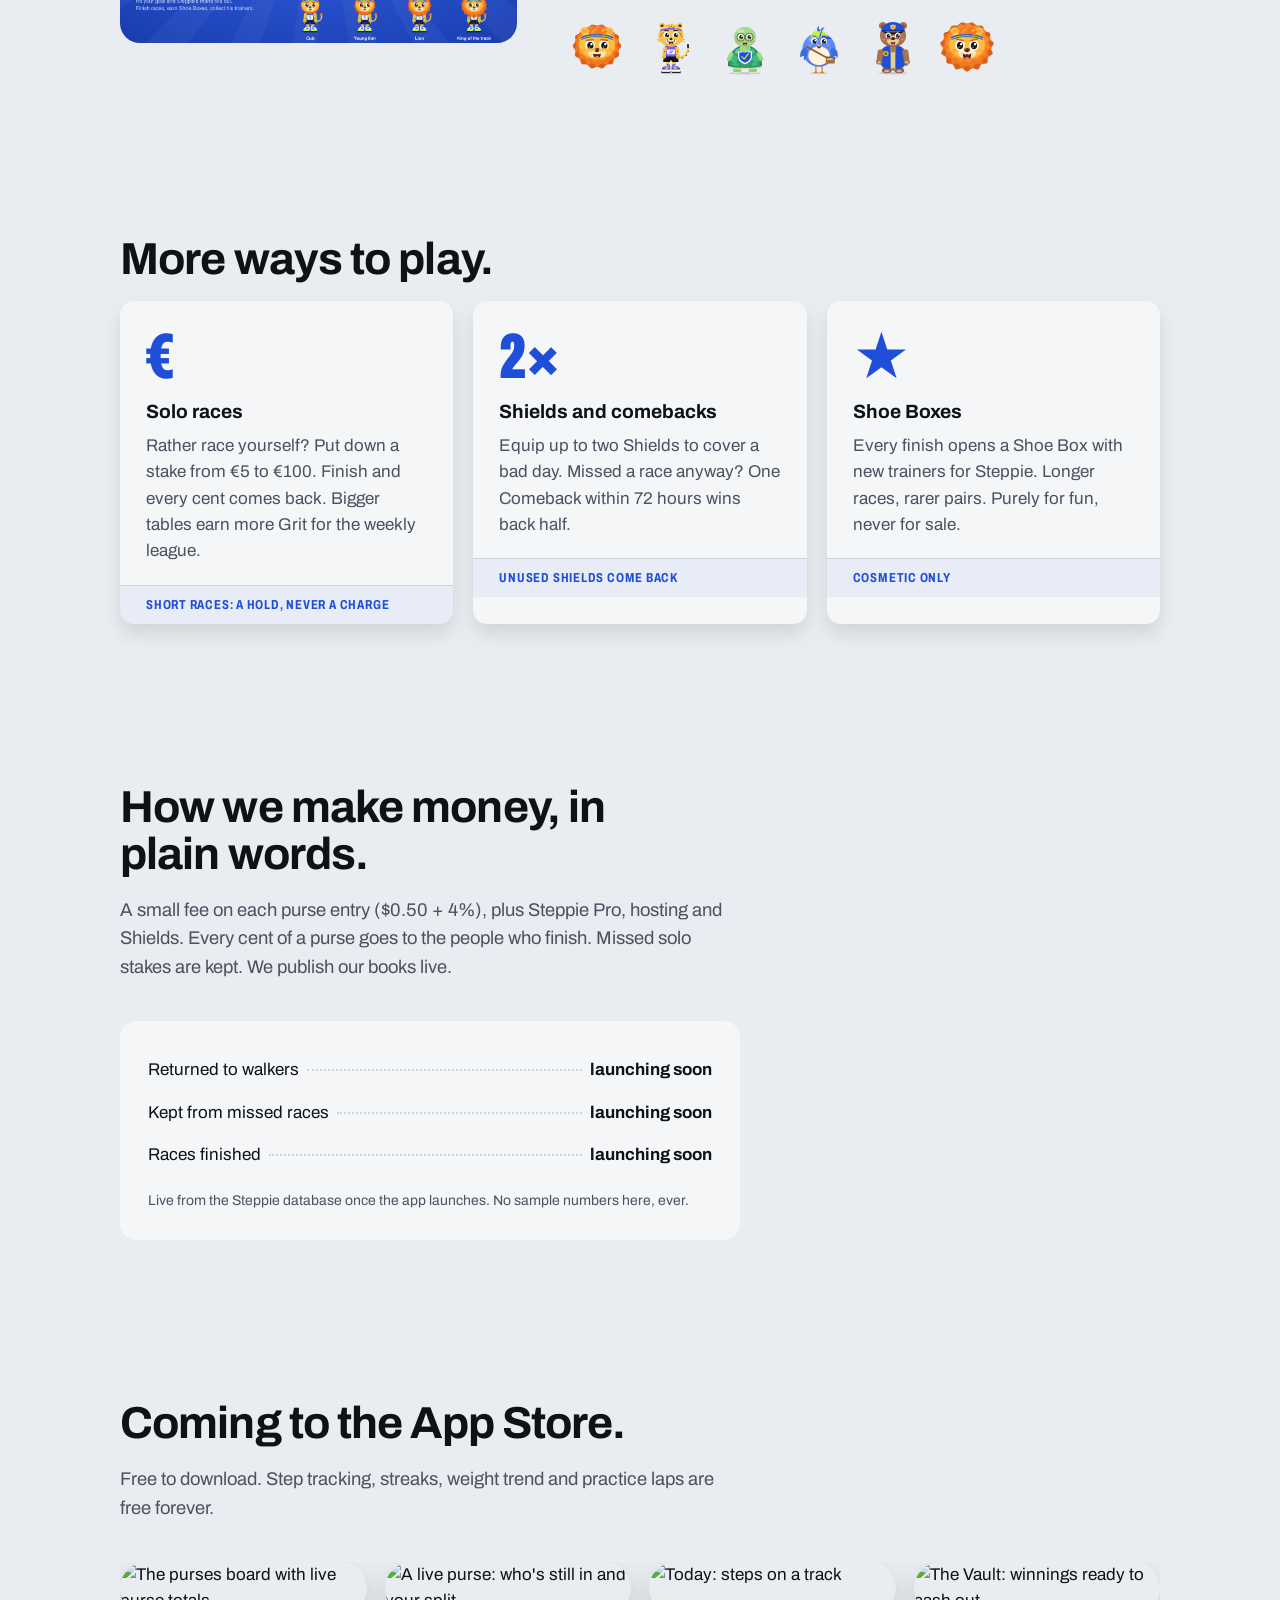
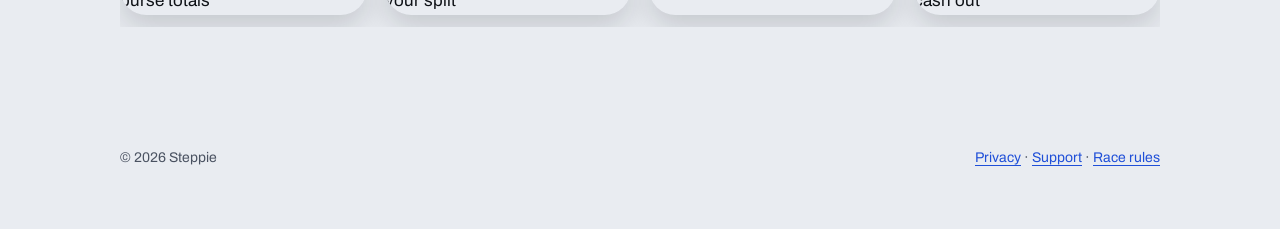
==== commit d696f7f6: "Site: purse pitch, purse screenshots" ====
--- a/site/index.html
+++ b/site/index.html
@@ -3,11 +3,11 @@
 <head>
   <meta charset="utf-8">
   <meta name="viewport" content="width=device-width, initial-scale=1">
-  <title>Steppie: Back yourself. Keep your money.</title>
-  <meta name="description" content="Stake money on your daily walk. Hit your steps and every cent comes back. Short races are only a hold on your card.">
+  <title>Steppie: Get paid to walk.</title>
+  <meta name="description" content="Join a purse, hit your steps every day, and split the whole purse with everyone who finishes.">
   <meta name="theme-color" content="#1f4fd8">
-  <meta property="og:title" content="Steppie: Back yourself. Keep your money.">
-  <meta property="og:description" content="Stake money on your daily walk. Finish and get every cent back.">
+  <meta property="og:title" content="Steppie: Get paid to walk.">
+  <meta property="og:description" content="Get paid to walk. Finishers split the whole purse.">
   <meta property="og:image" content="assets/appicon.png">
   <meta name="twitter:card" content="summary_large_image">
   <link rel="icon" href="assets/symbol-cobalt.svg" type="image/svg+xml">
@@ -29,10 +29,10 @@
       </nav>
       <div class="hero">
         <div>
-          <h1>Back yourself.<br>Keep your money.</h1>
-          <p>Put money on your daily walk. Hit your steps and every cent comes back. It's the push that finally makes the weight come off.</p>
+          <h1>Get paid<br>to walk.</h1>
+          <p>Join a purse and hit your steps every day. Everyone who finishes splits the whole purse. Miss a day and your entry stays in for the finishers.</p>
           <a class="cta" href="#download">Get Steppie for iPhone</a>
-          <div class="trust">Payments by Stripe · Steps from Apple Health · 18+ for staked races</div>
+          <div class="trust">Payments by Stripe · Steps from Apple Health · 18+ for paid races</div>
         </div>
         <svg class="track" viewBox="0 0 520 300" role="img" aria-label="A running track, two thirds complete">
           <rect x="30" y="30" width="460" height="240" rx="120" fill="none" stroke="#1942b8" stroke-width="40"/>
@@ -54,21 +54,21 @@
         <div class="bibs">
           <article class="bib">
             <div class="n">1</div>
-            <h3>Pin a bib</h3>
-            <p>Choose a race, like 8,000 steps a day for 5 days, and a stake from 5 to 500.</p>
-            <div class="band">Short races: a hold, never a charge</div>
+            <h3>Join a purse</h3>
+            <p>Pick a purse, like 10,000 steps a day for 7 days, with an entry from $5 to $250. You see the fee and your possible split before you pin.</p>
+            <div class="band">100% of the purse goes to finishers</div>
           </article>
           <article class="bib">
             <div class="n">2</div>
             <h3>Walk your laps</h3>
-            <p>iPhone, Apple Watch, Garmin, Fitbit or Oura all count through Apple Health. One nudge in the evening if you're behind.</p>
+            <p>iPhone, Apple Watch, Garmin, Fitbit or Oura all count through Apple Health. One last call at 10 pm if you're short.</p>
             <div class="band">Typed-in steps don't count</div>
           </article>
           <article class="bib">
             <div class="n">3</div>
-            <h3>Get it all back</h3>
-            <p>Finish and your money is back within minutes of settling, 3 hours after your last day ends.</p>
-            <div class="band">Every cent in your wallet</div>
+            <h3>Split the purse</h3>
+            <p>Everyone who finishes splits the purse evenly. Your entry and your split land in the Vault. Cash out from $25.</p>
+            <div class="band">Your steps decide. Nothing else.</div>
           </article>
         </div>
       </div>
@@ -94,13 +94,13 @@
 
     <section id="game">
       <div class="wrap">
-        <h2>Back yourself. Make it a game.</h2>
+        <h2>More ways to play.</h2>
         <div class="bibs">
           <article class="bib">
             <div class="n">€</div>
-            <h3>Pick your table</h3>
-            <p>Rookie to Legend. Bigger stakes earn more Grit for the weekly league. The top tables open once you've finished races.</p>
-            <div class="band">Your steps decide. Nothing else.</div>
+            <h3>Solo races</h3>
+            <p>Rather race yourself? Put down a stake from €5 to €100. Finish and every cent comes back. Bigger tables earn more Grit for the weekly league.</p>
+            <div class="band">Short races: a hold, never a charge</div>
           </article>
           <article class="bib">
             <div class="n">2×</div>
@@ -121,7 +121,7 @@
     <section id="money">
       <div class="wrap">
         <h2>How we make money, in plain words.</h2>
-        <p class="lead">From stakes on missed races, Shields and Steppie Pro. We'd rather you finish, so everything in the app is built to get you over the line. We publish our books live.</p>
+        <p class="lead">A small fee on each purse entry ($0.50 + 4%), plus Steppie Pro, hosting and Shields. Every cent of a purse goes to the people who finish. Missed solo stakes are kept. We publish our books live.</p>
         <div class="ledger" id="books">
           <div class="row"><span>Returned to walkers</span><span class="dots"></span><span class="v" data-k="returned">launching soon</span></div>
           <div class="row"><span>Kept from missed races</span><span class="dots"></span><span class="v" data-k="kept">launching soon</span></div>
@@ -136,10 +136,10 @@
         <h2>Coming to the App Store.</h2>
         <p class="lead">Free to download. Step tracking, streaks, weight trend and practice laps are free forever.</p>
         <div class="shots">
+          <img src="screens/purses.png" alt="The purses board with live purse totals" loading="lazy">
+          <img src="screens/purse-live.png" alt="A live purse: who's still in and your split" loading="lazy">
           <img src="screens/today.png" alt="Today: steps on a track" loading="lazy">
-          <img src="screens/contract.png" alt="The race deal in plain words" loading="lazy">
-          <img src="screens/wallet.png" alt="The Vault ledger" loading="lazy">
-          <img src="screens/progress.png" alt="Progress and weight trend" loading="lazy">
+          <img src="screens/wallet.png" alt="The Vault: winnings ready to cash out" loading="lazy">
         </div>
       </div>
     </section>
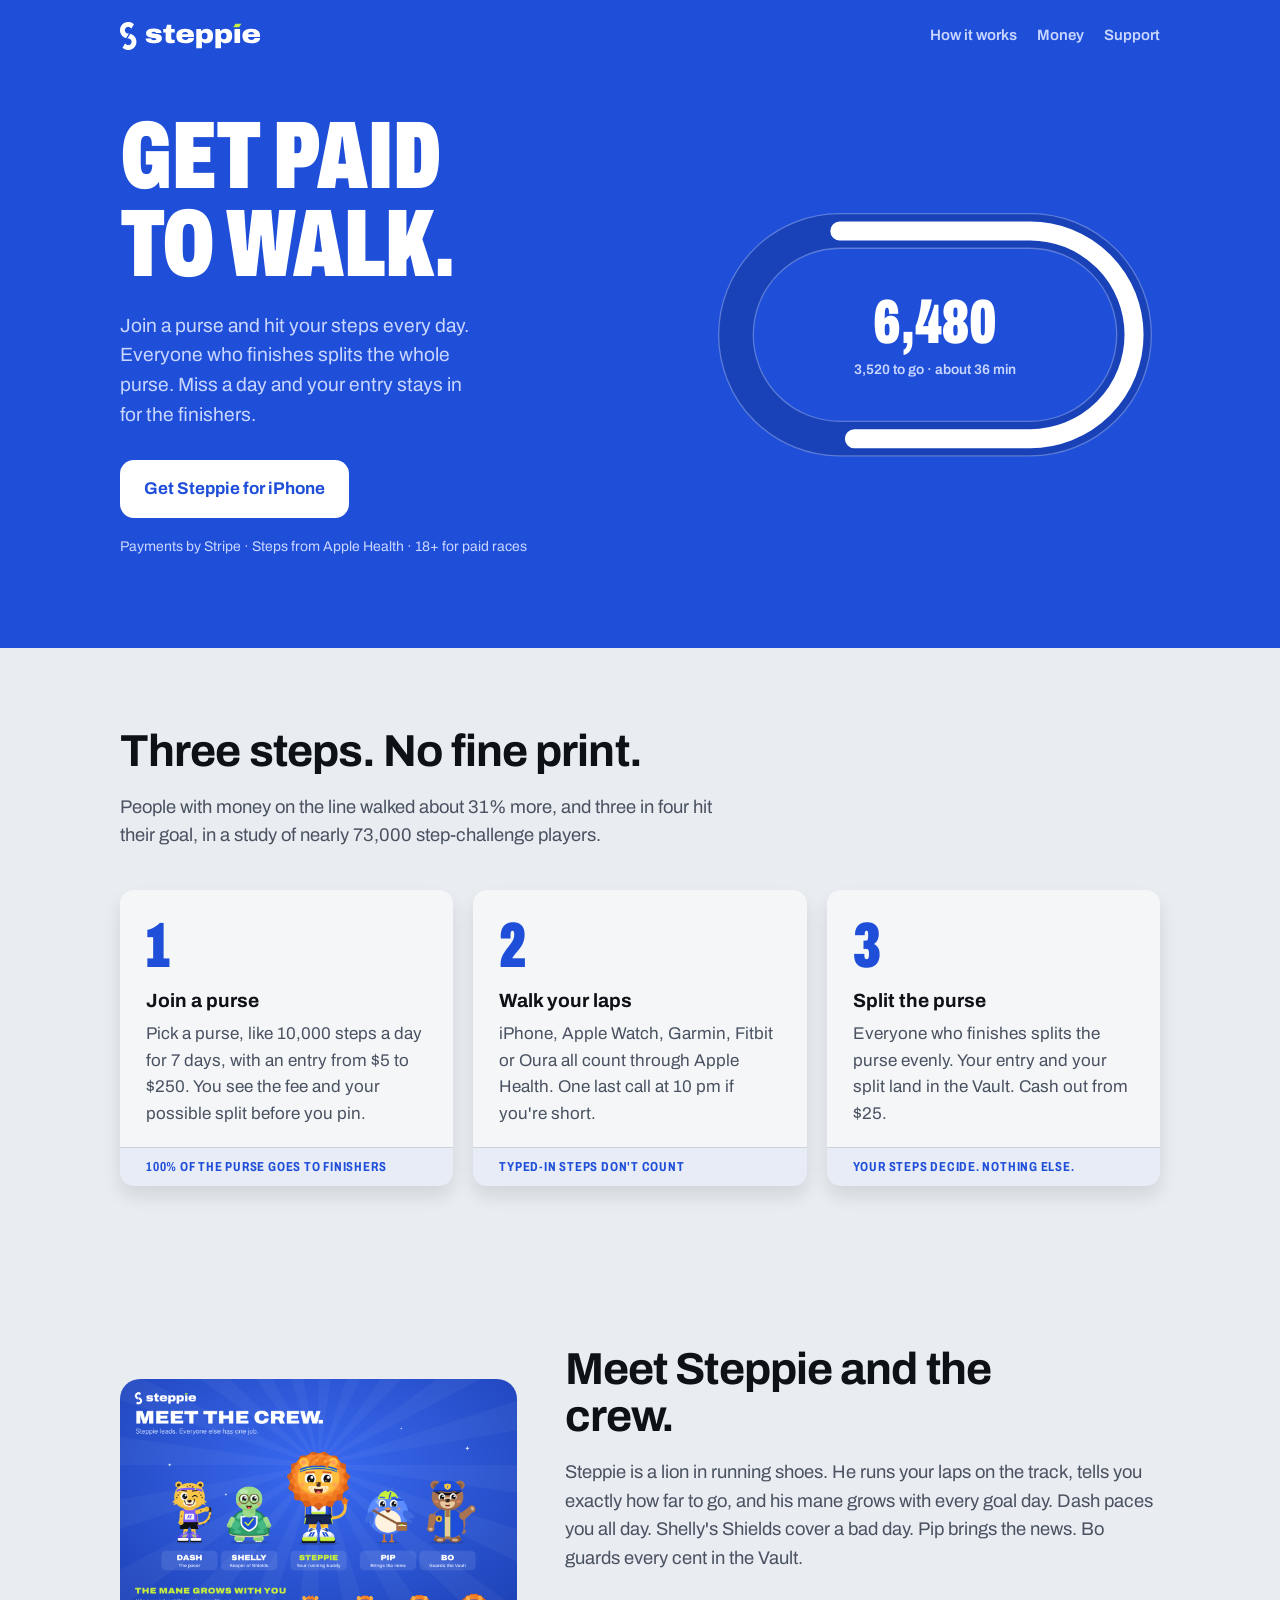
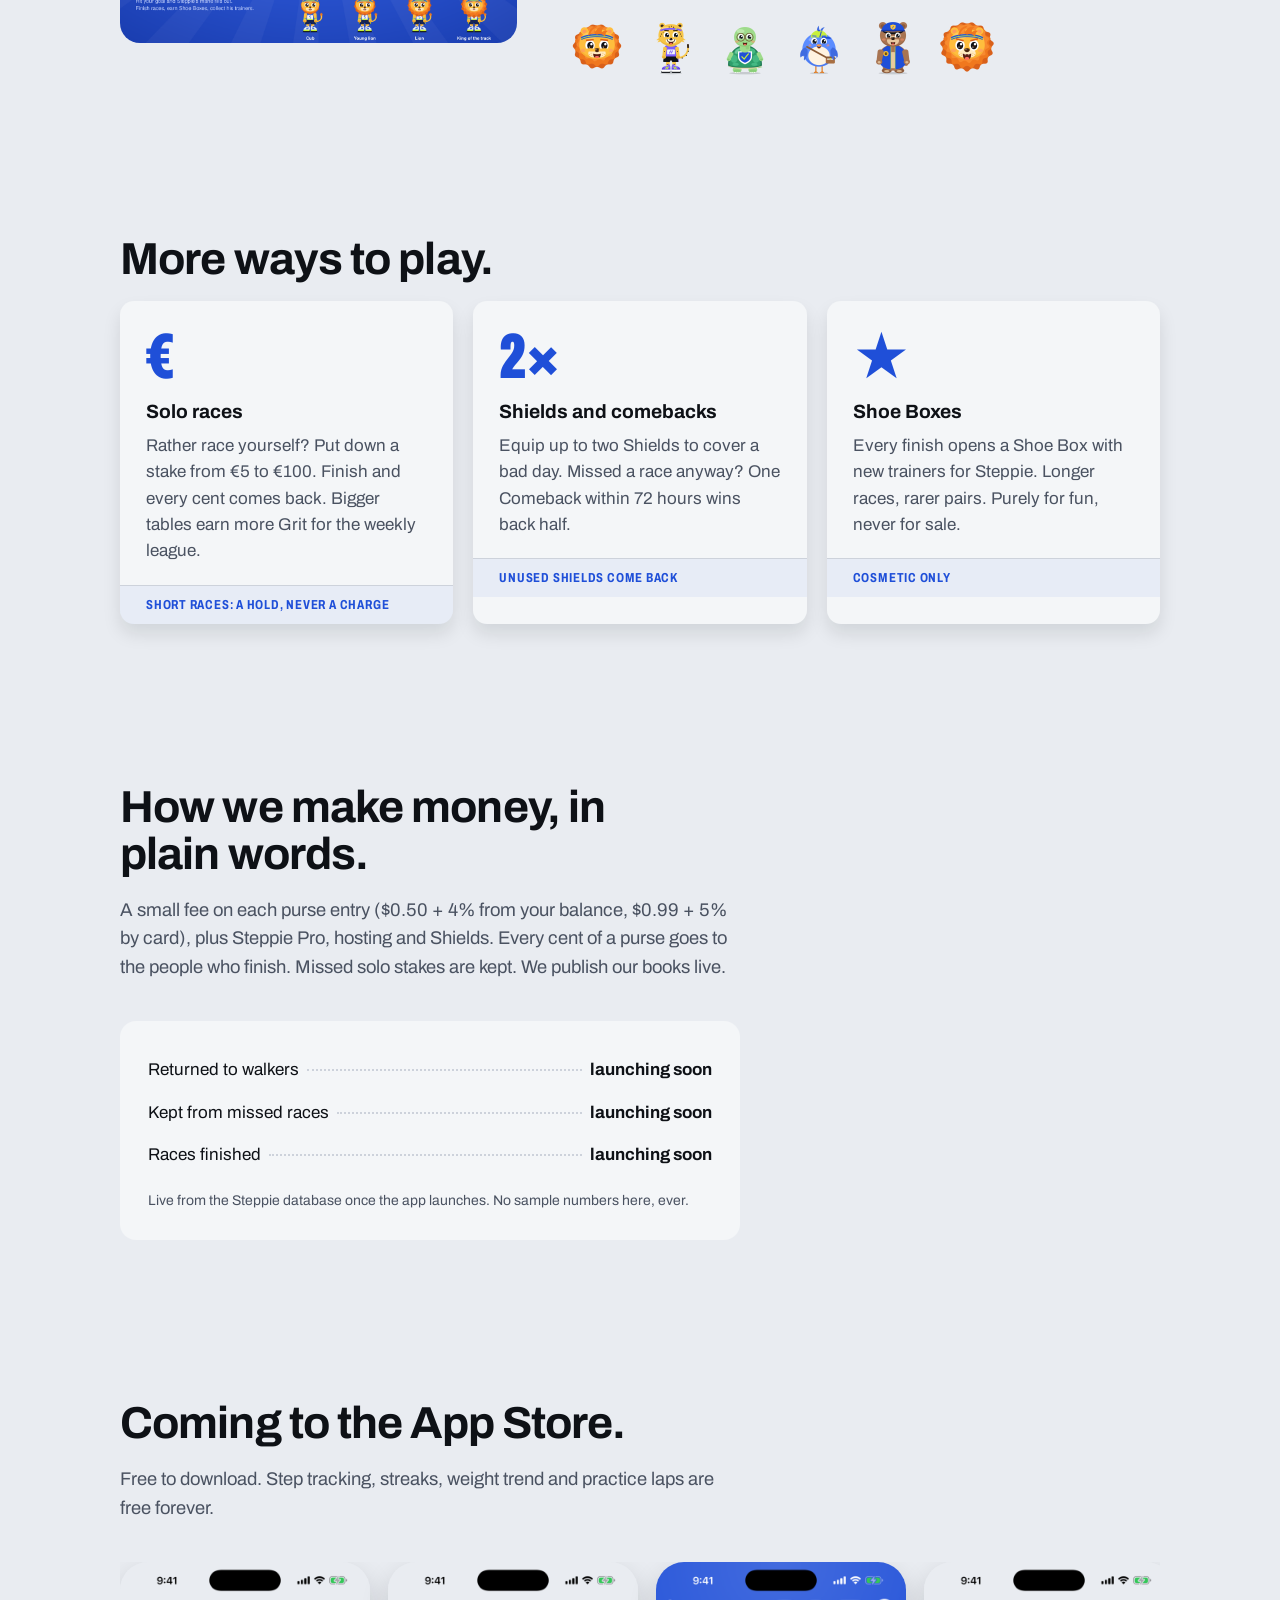
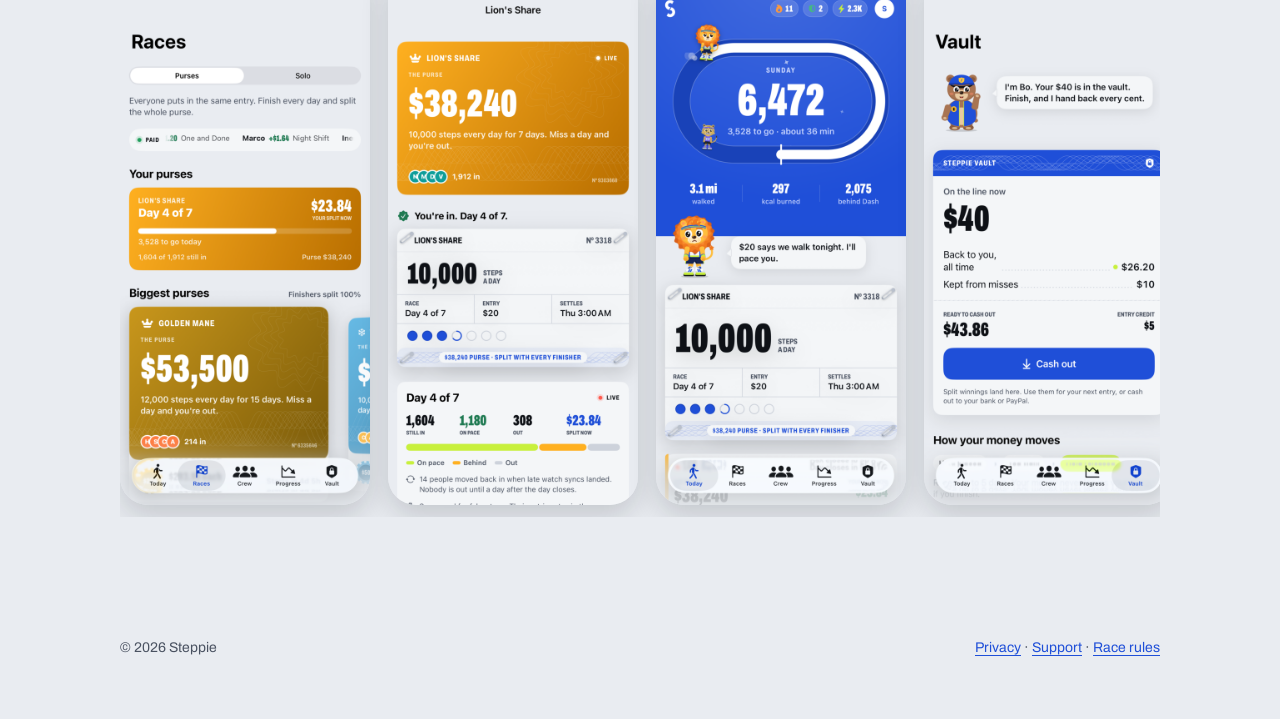
==== commit 9a552b24: "Fees follow the money: $0.50 + 4% from balance, $0.99 + 5% by card A card entry costs a card payment" ====
--- a/site/index.html
+++ b/site/index.html
@@ -121,7 +121,7 @@
     <section id="money">
       <div class="wrap">
         <h2>How we make money, in plain words.</h2>
-        <p class="lead">A small fee on each purse entry ($0.50 + 4%), plus Steppie Pro, hosting and Shields. Every cent of a purse goes to the people who finish. Missed solo stakes are kept. We publish our books live.</p>
+        <p class="lead">A small fee on each purse entry ($0.50 + 4% from your balance, $0.99 + 5% by card), plus Steppie Pro, hosting and Shields. Every cent of a purse goes to the people who finish. Missed solo stakes are kept. We publish our books live.</p>
         <div class="ledger" id="books">
           <div class="row"><span>Returned to walkers</span><span class="dots"></span><span class="v" data-k="returned">launching soon</span></div>
           <div class="row"><span>Kept from missed races</span><span class="dots"></span><span class="v" data-k="kept">launching soon</span></div>
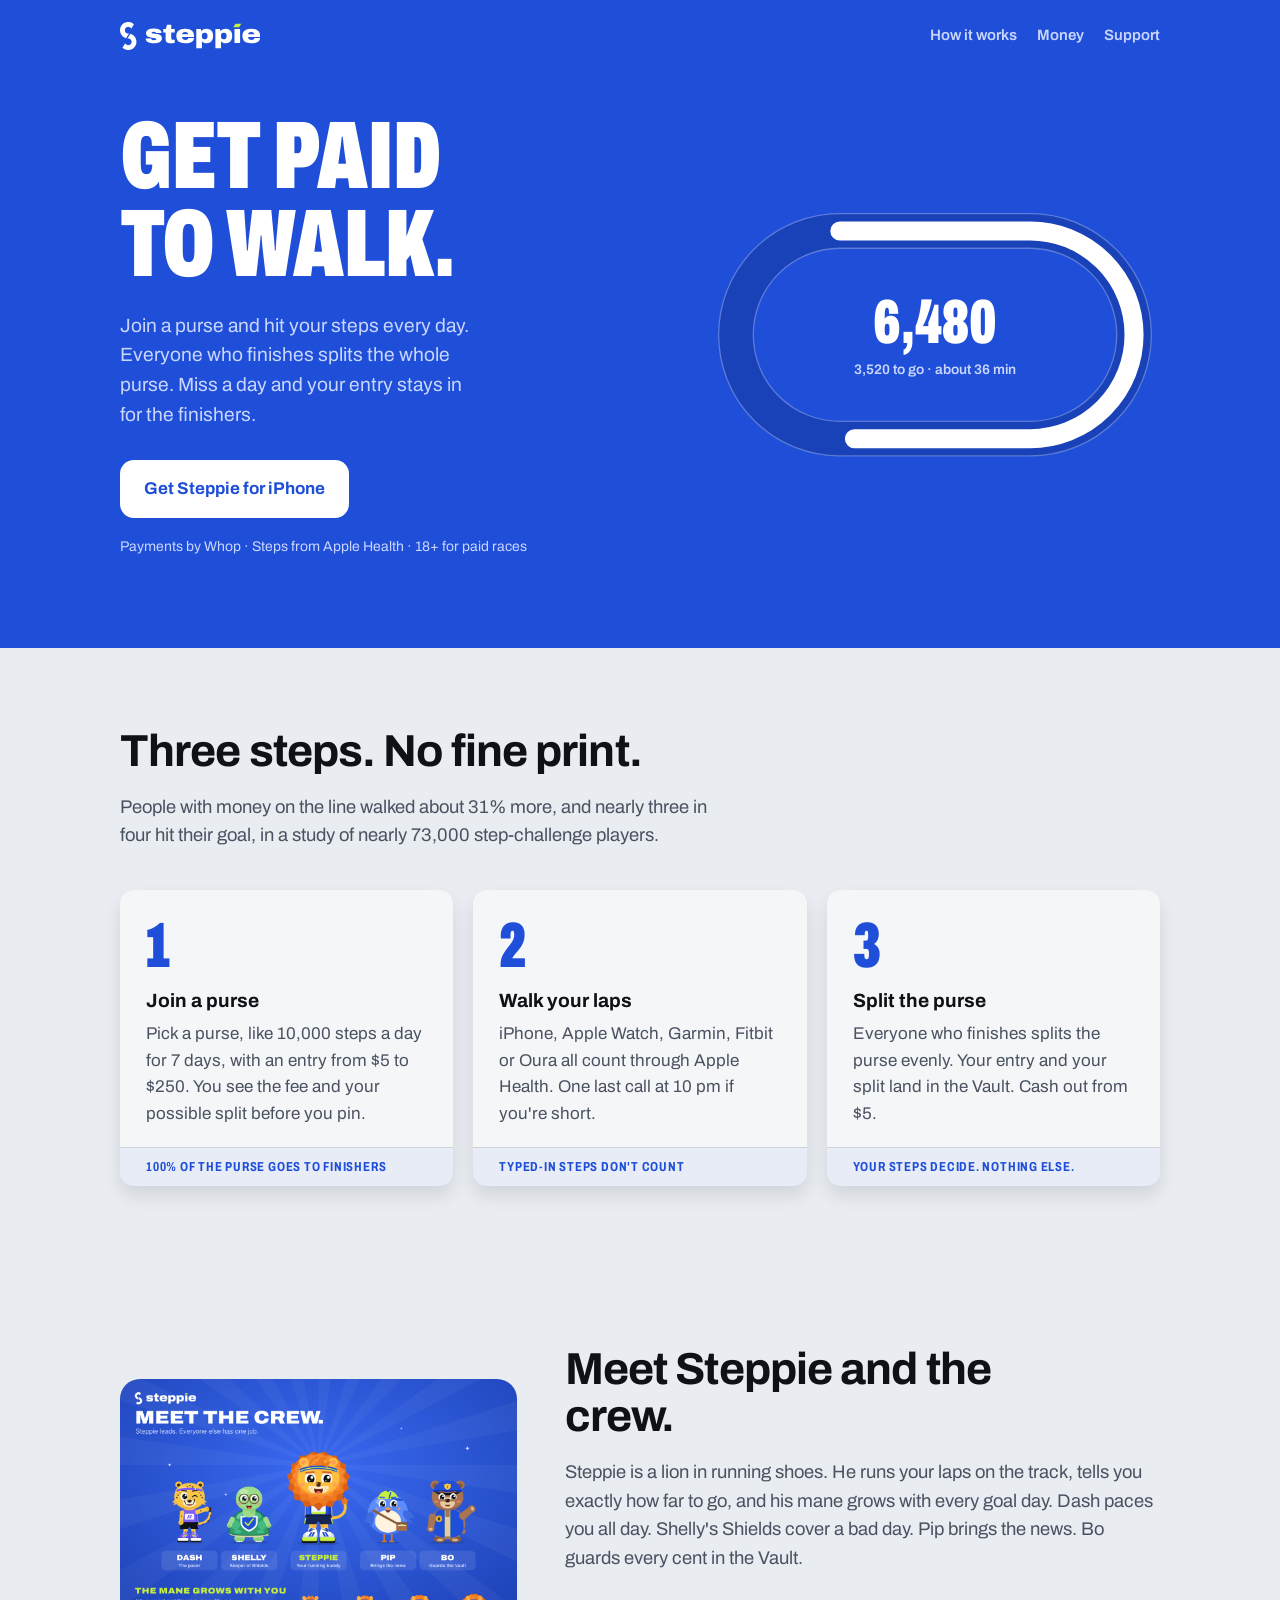
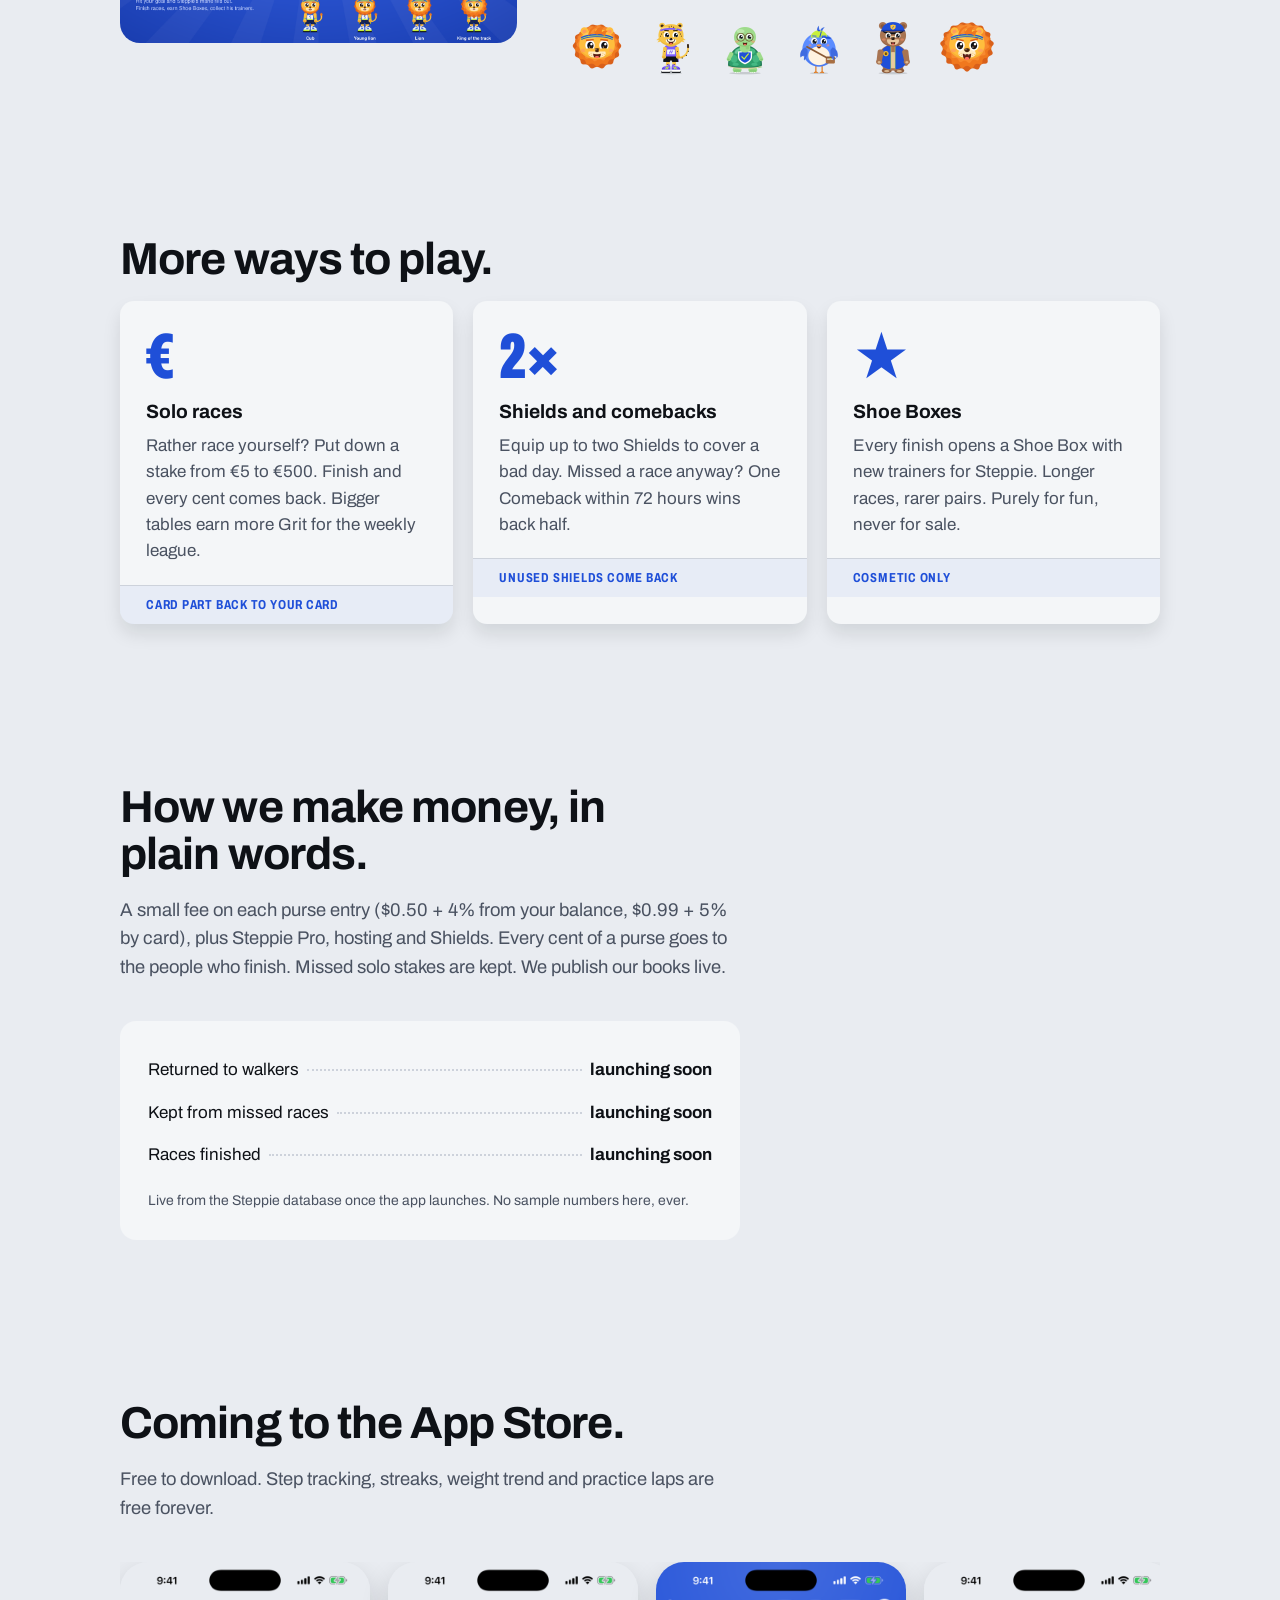
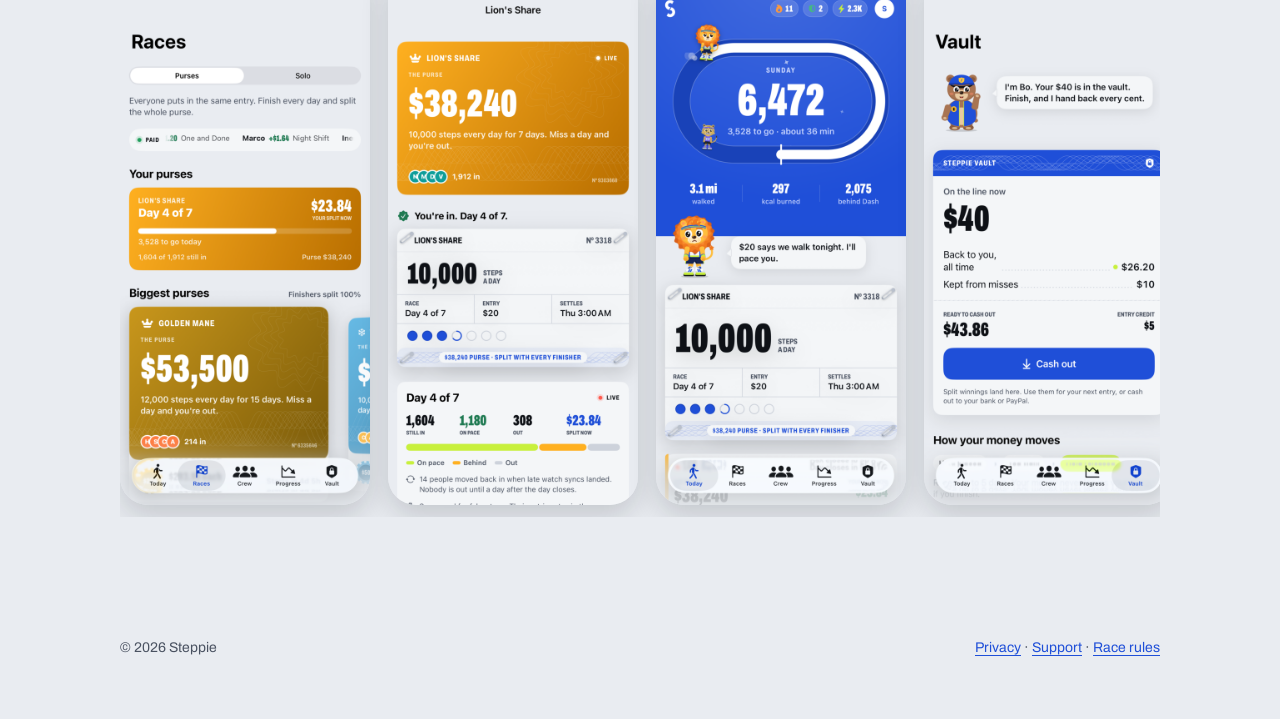
==== commit 8eab2e15: "site and App Store text: Whop payments, real limits, no card holds The site and store pages still so" ====
--- a/site/index.html
+++ b/site/index.html
@@ -32,7 +32,7 @@
           <h1>Get paid<br>to walk.</h1>
           <p>Join a purse and hit your steps every day. Everyone who finishes splits the whole purse. Miss a day and your entry stays in for the finishers.</p>
           <a class="cta" href="#download">Get Steppie for iPhone</a>
-          <div class="trust">Payments by Stripe · Steps from Apple Health · 18+ for paid races</div>
+          <div class="trust">Payments by Whop · Steps from Apple Health · 18+ for paid races</div>
         </div>
         <svg class="track" viewBox="0 0 520 300" role="img" aria-label="A running track, two thirds complete">
           <rect x="30" y="30" width="460" height="240" rx="120" fill="none" stroke="#1942b8" stroke-width="40"/>
@@ -50,7 +50,7 @@
     <section id="how">
       <div class="wrap">
         <h2>Three steps. No fine print.</h2>
-        <p class="lead">People with money on the line walked about 31% more, and three in four hit their goal, in a study of nearly 73,000 step-challenge players.</p>
+        <p class="lead">People with money on the line walked about 31% more, and nearly three in four hit their goal, in a study of nearly 73,000 step-challenge players.</p>
         <div class="bibs">
           <article class="bib">
             <div class="n">1</div>
@@ -67,7 +67,7 @@
           <article class="bib">
             <div class="n">3</div>
             <h3>Split the purse</h3>
-            <p>Everyone who finishes splits the purse evenly. Your entry and your split land in the Vault. Cash out from $25.</p>
+            <p>Everyone who finishes splits the purse evenly. Your entry and your split land in the Vault. Cash out from $5.</p>
             <div class="band">Your steps decide. Nothing else.</div>
           </article>
         </div>
@@ -99,8 +99,8 @@
           <article class="bib">
             <div class="n">€</div>
             <h3>Solo races</h3>
-            <p>Rather race yourself? Put down a stake from €5 to €100. Finish and every cent comes back. Bigger tables earn more Grit for the weekly league.</p>
-            <div class="band">Short races: a hold, never a charge</div>
+            <p>Rather race yourself? Put down a stake from €5 to €500. Finish and every cent comes back. Bigger tables earn more Grit for the weekly league.</p>
+            <div class="band">Card part back to your card</div>
           </article>
           <article class="bib">
             <div class="n">2×</div>
